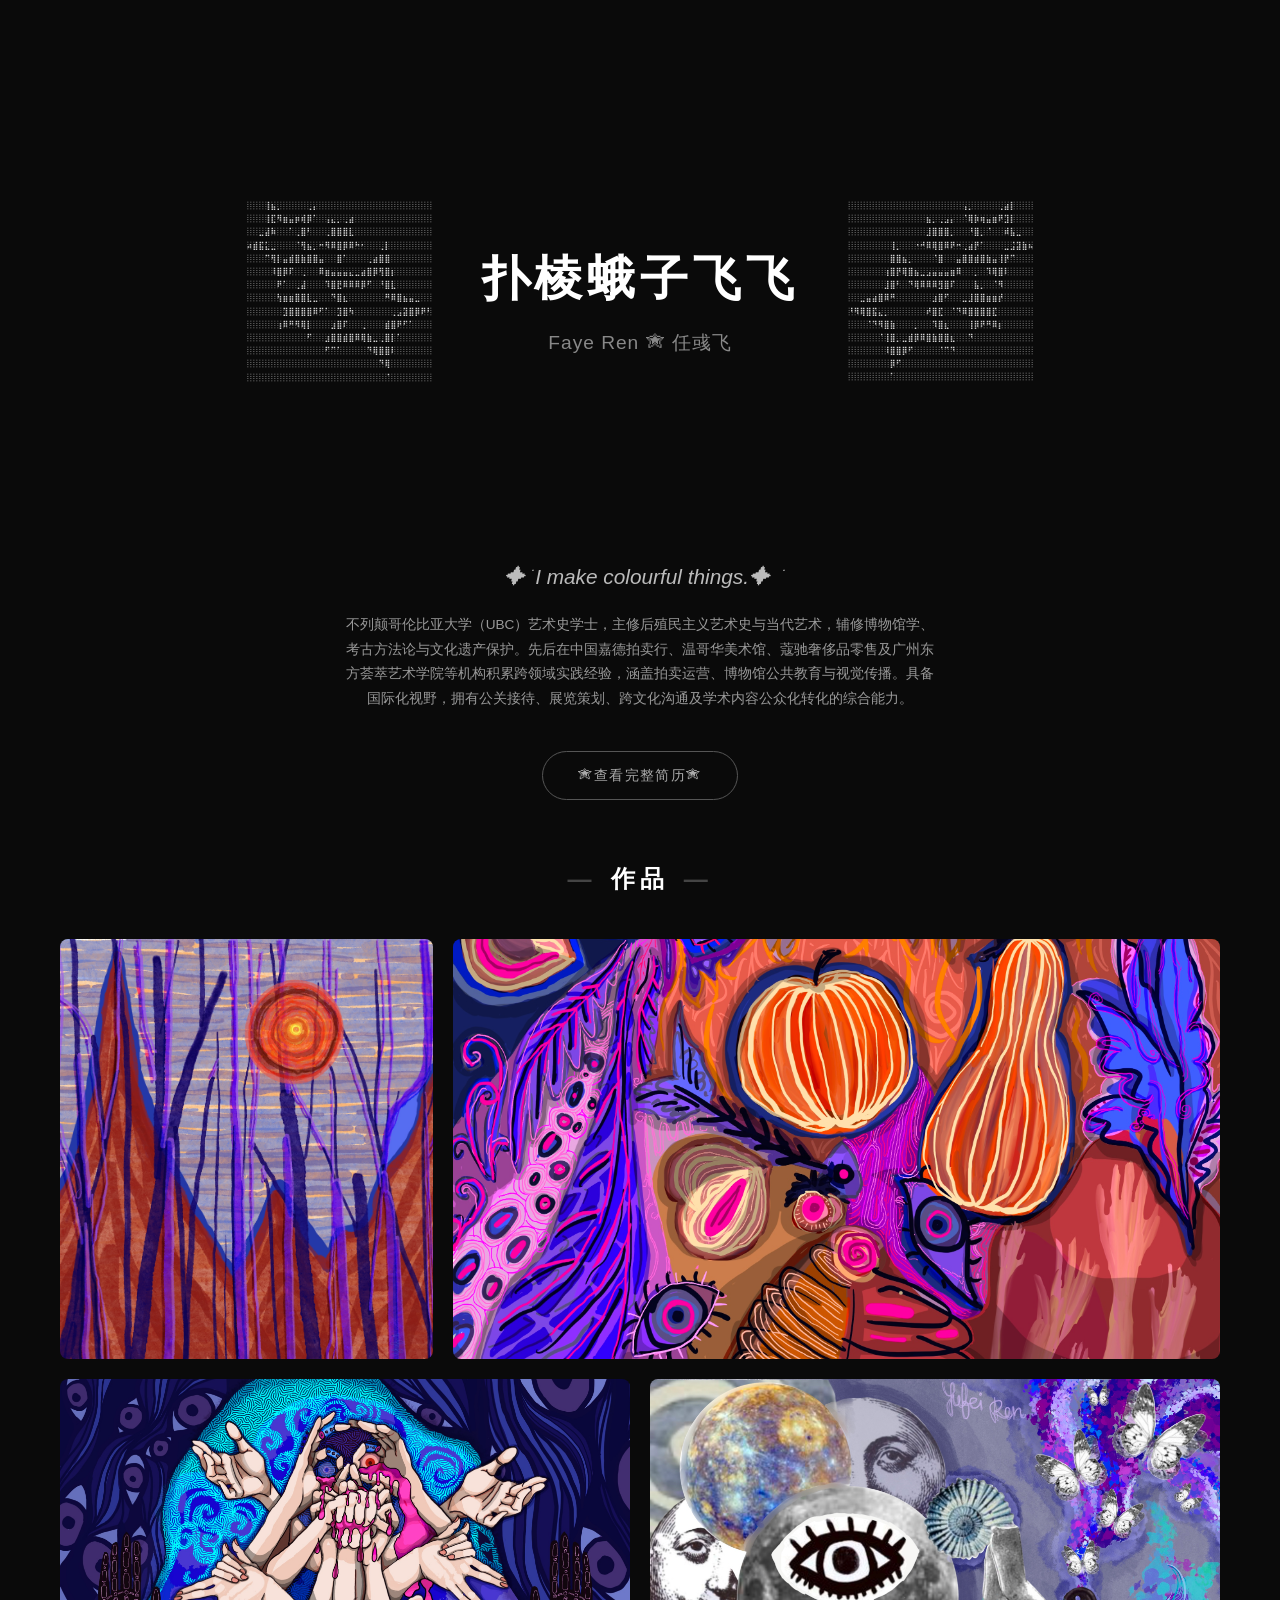
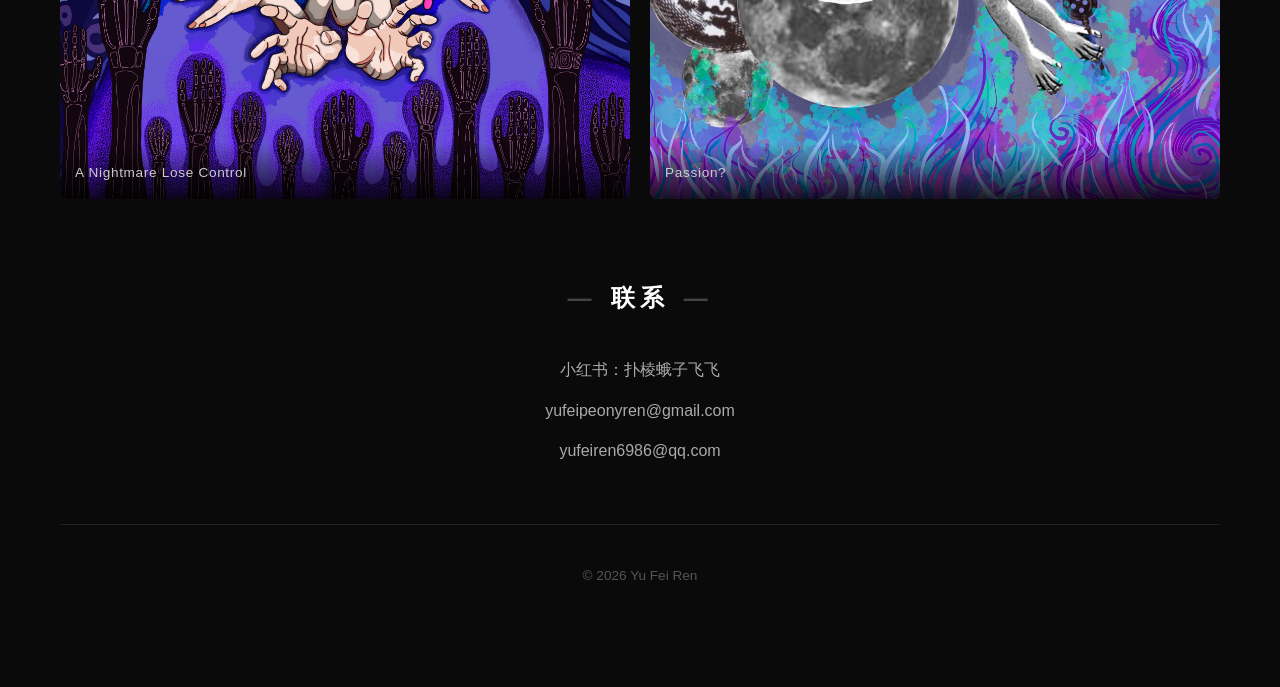
==== index.html @ be3f9940 "Update index.html" ====
<!DOCTYPE html>
<html lang="zh-CN">
<head>
    <meta charset="UTF-8">
    <meta name="viewport" content="width=device-width, initial-scale=1.0">
    <title>扑棱蛾子飞飞 | Faye Ren</title>
    <style>
        * {
            margin: 0;
            padding: 0;
            box-sizing: border-box;
        }

        body {
            background-color: #0a0a0a;
            color: #e0e0e0;
            font-family: -apple-system, BlinkMacSystemFont, "Segoe UI", Roboto, "Helvetica Neue", Arial, sans-serif;
            line-height: 1.6;
        }

        .container {
            max-width: 1200px;
            margin: 0 auto;
            padding: 60px 20px;
        }

        /* ===== Header 区域 ===== */
        header {
            padding: 40px 0 60px;
        }

        .header-wrapper {
            display: flex;
            align-items: center;
            justify-content: center;
            gap: 30px;
            min-height: 400px;
        }

        /* ===== 两侧装饰 ===== */
        .side-deco {
            flex-shrink: 0;
            opacity: 0.8;
            transition: opacity 0.4s ease;
        }

        .side-deco:hover {
            opacity: 0.5;
        }

        .side-deco pre {
            font-family: 'Courier New', monospace;
            font-size: 12px;
            line-height: 1.1;
            color: #ffffff;
            margin: 0;
            padding: 0;
            white-space: pre;
            letter-spacing: 0;
        }

        /* 右侧镜像翻转 */
        .right-deco {
            transform: scaleX(-1);
        }

        /* ===== 标题内容 ===== */
        .header-content {
            flex-shrink: 0;
            text-align: center;
            padding: 0 20px;
        }

        h1 {
            font-size: 3rem;
            font-weight: 700;
            letter-spacing: 0.1em;
            margin-bottom: 10px;
            color: #ffffff;
        }

        .subtitle {
            font-size: 1.2rem;
            color: #888;
            letter-spacing: 0.05em;
        }

        /* Bio */
        .bio {
            max-width: 600px;
            margin: 0 auto 40px;
            text-align: center;
        }

        .bio-en {
            font-size: 1.3rem;
            font-style: italic;
            color: #bbb;
            margin-bottom: 20px;
        }

        .bio-cn {
            font-size: 0.85rem;
            color: #999;
            line-height: 1.8;
        }

        /* ===== 简历按钮 ===== */
        .resume-btn-wrapper {
            text-align: center;
            margin: 0 auto 60px;
        }

        .resume-btn {
            display: inline-block;
            padding: 12px 35px;
            border: 1px solid #555;
            border-radius: 30px;
            color: #aaa;
            text-decoration: none;
            font-size: 0.9rem;
            letter-spacing: 0.1em;
            background: transparent;
            transition: all 0.3s ease;
        }

        .resume-btn:hover {
            border-color: #fff;
            color: #fff;
        }

        /* Section title */
        .section-title {
            text-align: center;
            font-size: 1.5rem;
            color: #fff;
            margin-bottom: 40px;
            letter-spacing: 0.2em;
        }

        .section-title::before,
        .section-title::after {
            content: "—";
            color: #444;
            margin: 0 15px;
        }

        /* Gallery - 错落布局 */
        .gallery {
            display: grid;
            grid-template-columns: repeat(6, 1fr);
            grid-auto-rows: 200px;
            gap: 20px;
            margin-bottom: 80px;
        }

        .gallery-item {
            position: relative;
            overflow: hidden;
            border-radius: 8px;
            background: #1a1a1a;
        }

        .gallery-item img {
            width: 100%;
            height: 100%;
            object-fit: cover;
            transition: transform 0.3s ease;
            display: block;
        }

        .gallery-item:hover img {
            transform: scale(1.03);
        }

        .gallery-caption {
            position: absolute;
            bottom: 0;
            left: 0;
            right: 0;
            padding: 20px 15px 15px;
            background: linear-gradient(transparent, rgba(0,0,0,0.8));
            font-size: 0.85rem;
            color: #ccc;
            letter-spacing: 0.05em;
        }

        /* 布局定义 */
        .item-1 {
            grid-column: span 2;
            grid-row: span 2;
        }

        .item-2 {
            grid-column: span 4;
            grid-row: span 2;
        }

        .item-3 {
            grid-column: span 3;
            grid-row: span 2;
        }

        .item-4 {
            grid-column: span 3;
            grid-row: span 2;
        }

        /* Contact */
        .contact {
            text-align: center;
            margin-bottom: 60px;
        }

        .contact-list {
            list-style: none;
            display: flex;
            flex-direction: column;
            gap: 15px;
            align-items: center;
        }

        .contact-list a {
            color: #aaa;
            text-decoration: none;
            font-size: 1rem;
            transition: color 0.2s;
        }

        .contact-list a:hover {
            color: #fff;
        }

        .contact-icon {
            margin-right: 8px;
        }

        /* Footer */
        footer {
            text-align: center;
            padding: 40px 0;
            border-top: 1px solid #222;
            color: #555;
            font-size: 0.85rem;
        }

        /* ===== 响应式：手机隐藏装饰 ===== */
        @media (max-width: 768px) {
            .side-deco {
                display: none;
            }

            .header-wrapper {
                min-height: auto;
                gap: 10px;
                flex-direction: column;
            }

            h1 {
                font-size: 2rem;
            }

            .container {
                padding: 40px 15px;
            }

            header {
                padding: 40px 0 30px;
            }

            .gallery {
                grid-template-columns: 1fr;
                grid-auto-rows: auto;
            }

            .item-1, .item-2, .item-3, .item-4 {
                grid-column: span 1;
                grid-row: span 1;
                aspect-ratio: 4/3;
            }

            .item-1 {
                aspect-ratio: 1;
            }
        }
    </style>
</head>
<body>
    <div class="container">
        <header>
            <div class="header-wrapper">
                <!-- 左侧装饰 -->
                <div class="side-deco left-deco">
                    <pre>
⠀⠀⠀⢸⣦⡀⠀⠀⠀⠀⢀⡄⠀⠀⠀⠀⠀⠀⠀⠀⠀⠀⠀⠀⠀⠀⠀⠀⠀⠀⠀
⠀⠀⠀⢸⣏⠻⣶⣤⡶⢾⡿⠁⠀⢠⣄⡀⢀⣴⠀⠀⠀⠀⠀⠀⠀⠀⠀⠀⠀⠀⠀
⠀⠀⣀⣼⠷⠀⠀⠁⢀⣿⠃⠀⠀⢀⣿⣿⣿⣇⠀⠀⠀⠀⠀⠀⠀⠀⠀⠀⠀⠀⠀
⠴⣾⣯⣅⣀⠀⠀⠀⠈⢻⣦⡀⠒⠻⠿⣿⡿⠿⠓⠂⠀⠀⢀⡇⠀⠀⠀⠀⠀⠀⠀
⠀⠀⠀⠉⢻⡇⣤⣾⣿⣷⣿⣿⣤⠀⠀⣿⠁⠀⠀⠀⢀⣴⣿⣿⠀⠀⠀⠀⠀⠀⠀
⠀⠀⠀⠀⠸⣿⡿⠏⠀⢀⠀⠀⠿⣶⣤⣤⣤⣄⣀⣴⣿⡿⢻⣿⡆⠀⠀⠀⠀⠀⠀
⠀⠀⠀⠀⠀⠟⠁⠀⢀⣼⠀⠀⠀⠹⣿⣟⠿⠿⠿⡿⠋⠀⠘⣿⣇⠀⠀⠀⠀⠀⠀
⠀⠀⠀⠀⠀⢳⣶⣶⣿⣿⣇⣀⠀⠀⠙⣿⣆⠀⠀⠀⠀⠀⠀⠛⠿⣿⣦⣤⣀⠀⠀
⠀⠀⠀⠀⠀⠀⣹⣿⣿⣿⣿⠿⠋⠁⠀⣹⣿⠳⠀⠀⠀⠀⠀⠀⢀⣠⣽⣿⡿⠟⠃
⠀⠀⠀⠀⠀⢰⠿⠛⠻⢿⡇⠀⠀⠀⣰⣿⠏⠀⠀⢀⠀⠀⠀⣾⣿⠟⠋⠁⠀⠀⠀
⠀⠀⠀⠀⠀⠀⠀⠀⠀⠀⠋⠀⠀⣰⣿⣿⣾⣿⠿⢿⣷⣀⢀⣿⡇⠁⠀⠀⠀⠀⠀
⠀⠀⠀⠀⠀⠀⠀⠀⠀⠀⠀⠀⠀⠋⠉⠁⠀⠀⠀⠀⠙⢿⣿⣿⠇⠀⠀⠀⠀⠀⠀
⠀⠀⠀⠀⠀⠀⠀⠀⠀⠀⠀⠀⠀⠀⠀⠀⠀⠀⠀⠀⠀⠀⠙⢿⠀⠀⠀⠀⠀⠀⠀
⠀⠀⠀⠀⠀⠀⠀⠀⠀⠀⠀⠀⠀⠀⠀⠀⠀⠀⠀⠀⠀⠀⠀⠈⠀⠀⠀⠀⠀⠀⠀
                    </pre>
                </div>

                <!-- 标题内容 -->
                <div class="header-content">
                    <h1>扑棱蛾子飞飞</h1>
                    <p class="subtitle">Faye Ren ✮ 任彧飞</p>
                </div>

                <!-- 右侧装饰（镜像翻转） -->
                <div class="side-deco right-deco">
                    <pre>
⠀⠀⠀⢸⣦⡀⠀⠀⠀⠀⢀⡄⠀⠀⠀⠀⠀⠀⠀⠀⠀⠀⠀⠀⠀⠀⠀⠀⠀⠀⠀
⠀⠀⠀⢸⣏⠻⣶⣤⡶⢾⡿⠁⠀⢠⣄⡀⢀⣴⠀⠀⠀⠀⠀⠀⠀⠀⠀⠀⠀⠀⠀
⠀⠀⣀⣼⠷⠀⠀⠁⢀⣿⠃⠀⠀⢀⣿⣿⣿⣇⠀⠀⠀⠀⠀⠀⠀⠀⠀⠀⠀⠀⠀
⠴⣾⣯⣅⣀⠀⠀⠀⠈⢻⣦⡀⠒⠻⠿⣿⡿⠿⠓⠂⠀⠀⢀⡇⠀⠀⠀⠀⠀⠀⠀
⠀⠀⠀⠉⢻⡇⣤⣾⣿⣷⣿⣿⣤⠀⠀⣿⠁⠀⠀⠀⢀⣴⣿⣿⠀⠀⠀⠀⠀⠀⠀
⠀⠀⠀⠀⠸⣿⡿⠏⠀⢀⠀⠀⠿⣶⣤⣤⣤⣄⣀⣴⣿⡿⢻⣿⡆⠀⠀⠀⠀⠀⠀
⠀⠀⠀⠀⠀⠟⠁⠀⢀⣼⠀⠀⠀⠹⣿⣟⠿⠿⠿⡿⠋⠀⠘⣿⣇⠀⠀⠀⠀⠀⠀
⠀⠀⠀⠀⠀⢳⣶⣶⣿⣿⣇⣀⠀⠀⠙⣿⣆⠀⠀⠀⠀⠀⠀⠛⠿⣿⣦⣤⣀⠀⠀
⠀⠀⠀⠀⠀⠀⣹⣿⣿⣿⣿⠿⠋⠁⠀⣹⣿⠳⠀⠀⠀⠀⠀⠀⢀⣠⣽⣿⡿⠟⠃
⠀⠀⠀⠀⠀⢰⠿⠛⠻⢿⡇⠀⠀⠀⣰⣿⠏⠀⠀⢀⠀⠀⠀⣾⣿⠟⠋⠁⠀⠀⠀
⠀⠀⠀⠀⠀⠀⠀⠀⠀⠀⠋⠀⠀⣰⣿⣿⣾⣿⠿⢿⣷⣀⢀⣿⡇⠁⠀⠀⠀⠀⠀
⠀⠀⠀⠀⠀⠀⠀⠀⠀⠀⠀⠀⠀⠋⠉⠁⠀⠀⠀⠀⠙⢿⣿⣿⠇⠀⠀⠀⠀⠀⠀
⠀⠀⠀⠀⠀⠀⠀⠀⠀⠀⠀⠀⠀⠀⠀⠀⠀⠀⠀⠀⠀⠀⠙⢿⠀⠀⠀⠀⠀⠀⠀
⠀⠀⠀⠀⠀⠀⠀⠀⠀⠀⠀⠀⠀⠀⠀⠀⠀⠀⠀⠀⠀⠀⠀⠈⠀⠀⠀⠀⠀⠀⠀
                    </pre>
                </div>
            </div>
        </header>

        <!-- ===== 个人简介 ===== -->
        <section class="bio">
            <p class="bio-en">✦ ݁I make colourful things.✦ ݁</p>
            <p class="bio-cn">
                不列颠哥伦比亚大学（UBC）艺术史学士，主修后殖民主义艺术史与当代艺术，辅修博物馆学、考古方法论与文化遗产保护。先后在中国嘉德拍卖行、温哥华美术馆、蔻驰奢侈品零售及广州东方荟萃艺术学院等机构积累跨领域实践经验，涵盖拍卖运营、博物馆公共教育与视觉传播。具备国际化视野，拥有公关接待、展览策划、跨文化沟通及学术内容公众化转化的综合能力。
            </p>
        </section>

        <!-- ===== 简历入口按钮 ===== -->
        <div class="resume-btn-wrapper">
            <a href="resume.html" class="resume-btn">✮查看完整简历✮</a>
        </div>

        <!-- ===== 作品 ===== -->
        <h2 class="section-title">作品</h2>

        <div class="gallery">
            <div class="gallery-item item-1">
                <img src="art1.jpg" alt="插画作品 1">
            </div>
            <div class="gallery-item item-2">
                <img src="art2.jpg" alt="插画作品 2">
            </div>
            <div class="gallery-item item-3">
                <img src="art3.jpg" alt="A Nightmare Lose Control">
                <div class="gallery-caption">A Nightmare Lose Control</div>
            </div>
            <div class="gallery-item item-4">
                <img src="art4.jpg" alt="Passion?">
                <div class="gallery-caption">Passion?</div>
            </div>
        </div>

        <!-- ===== 联系 ===== -->
        <h2 class="section-title">联系</h2>

        <section class="contact">
            <ul class="contact-list">
                <li>
                    <a href="https://www.xiaohongshu.com/user/profile/60ed06fe000000000101e3d2" target="_blank">
                        小红书：扑棱蛾子飞飞
                    </a>
                </li>
                <li>
                    <a href="mailto:yufeipeonyren@gmail.com">
                        yufeipeonyren@gmail.com
                    </a>
                </li>
                <li>
                    <a href="mailto:yufeiren6986@qq.com">
                        yufeiren6986@qq.com
                    </a>
                </li>
            </ul>
        </section>

        <footer>
            <p>© 2026 Yu Fei Ren</p>
        </footer>
    </div>
</body>
</html>
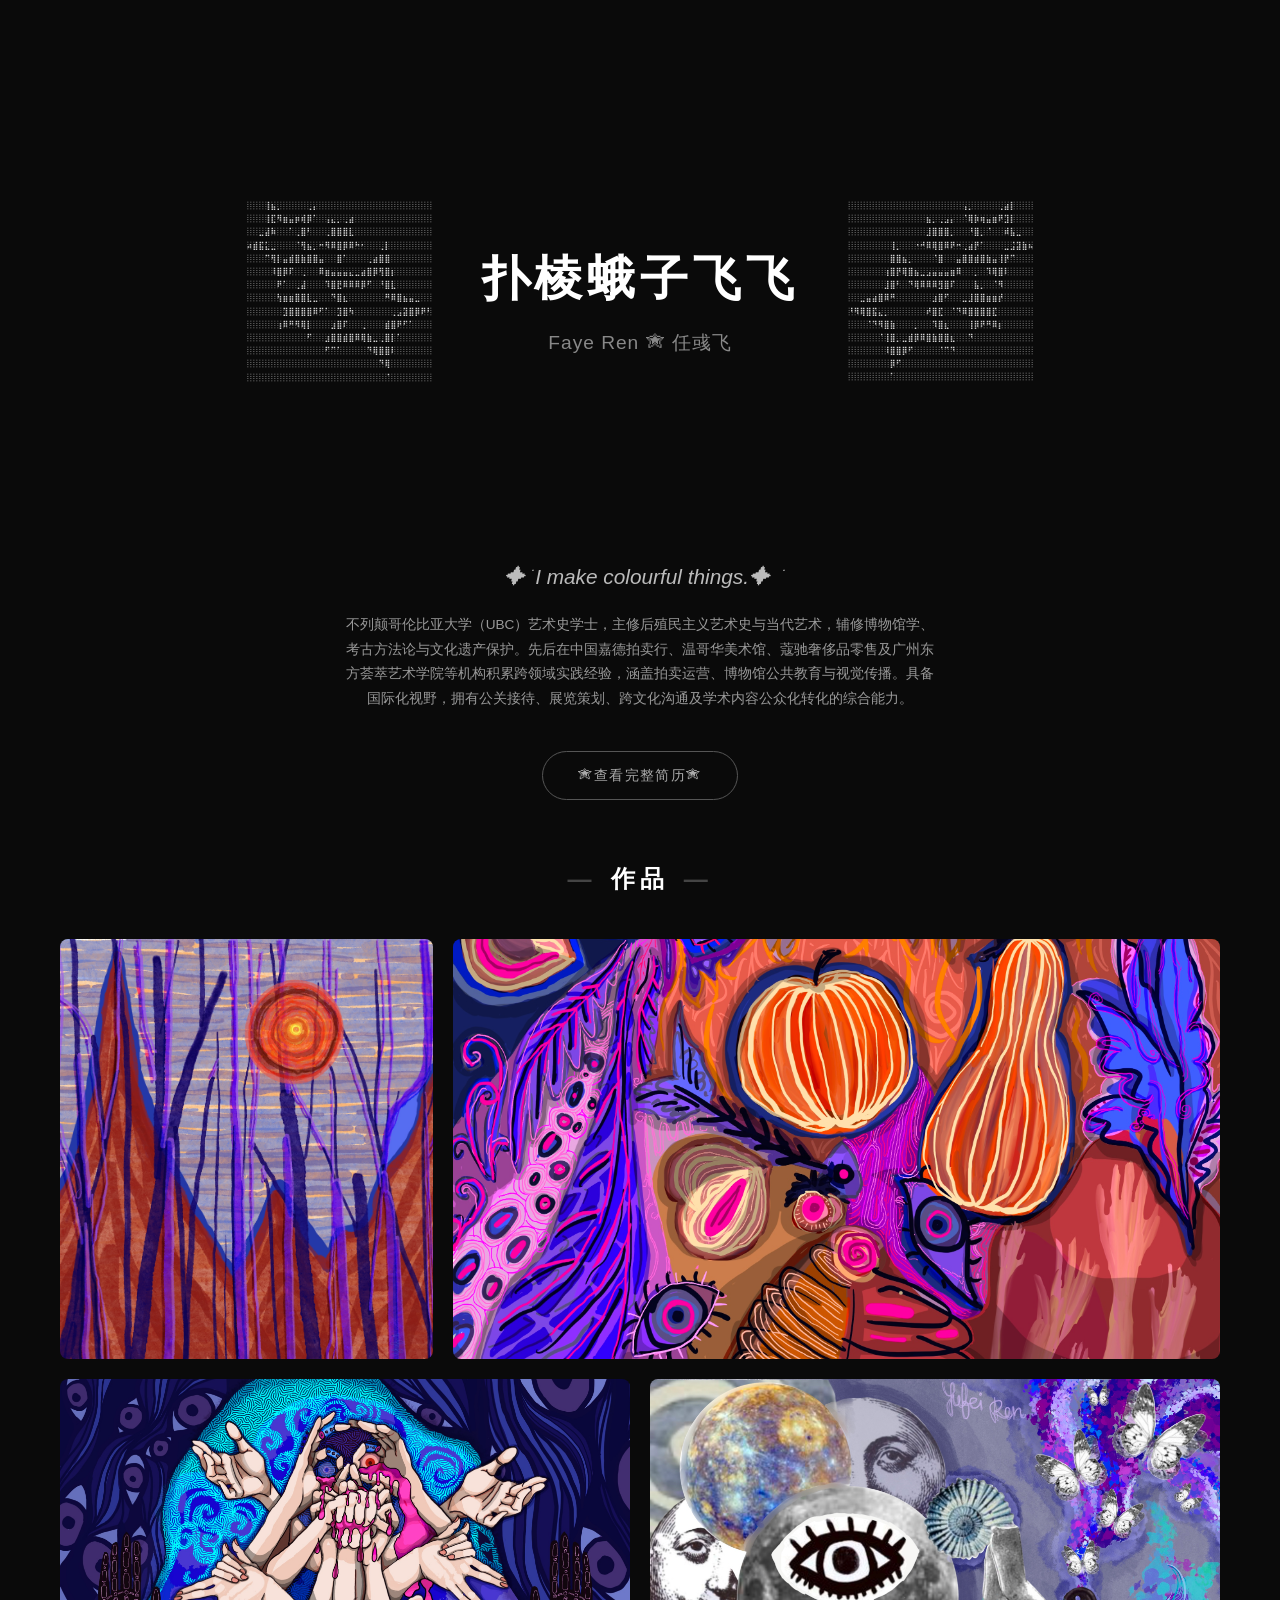
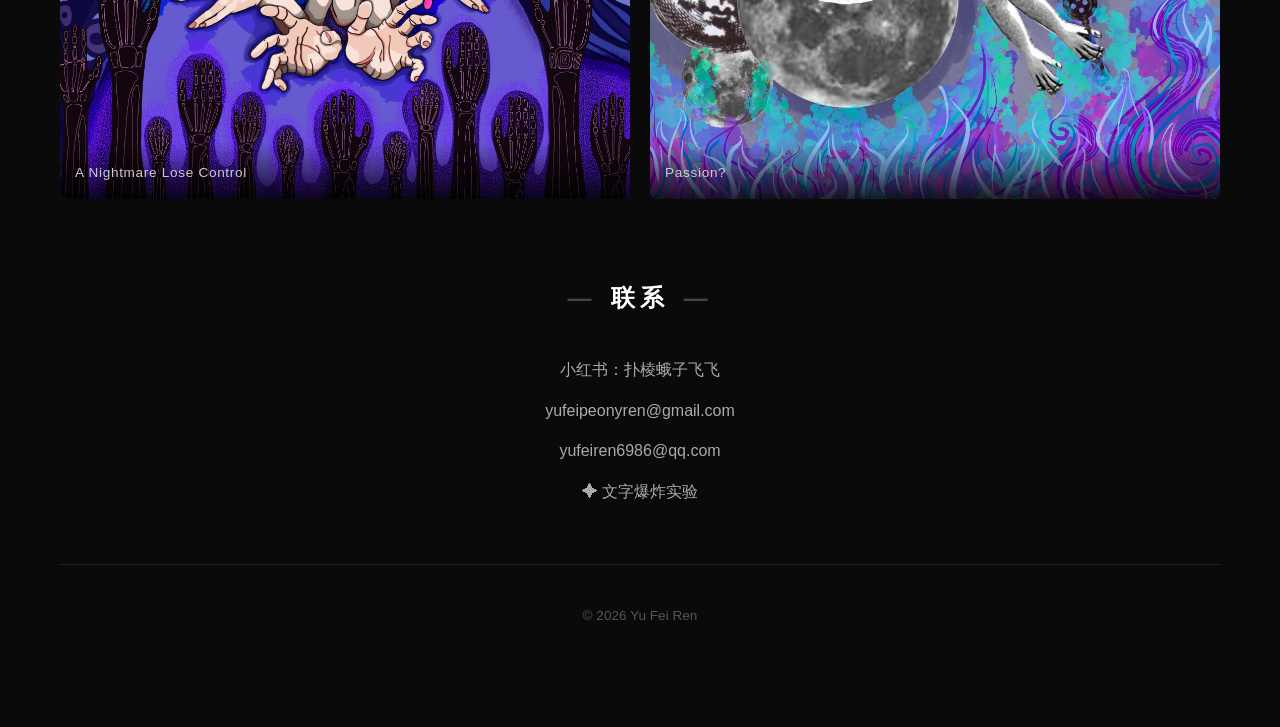
==== commit d769423b: "Update index.html" ====
--- a/index.html
+++ b/index.html
@@ -390,6 +390,9 @@
                         yufeiren6986@qq.com
                     </a>
                 </li>
+                <li>
+                    <a href="Colour_Exp.html" target="_blank">✦ 文字爆炸实验</a>
+                </li>
             </ul>
         </section>
 
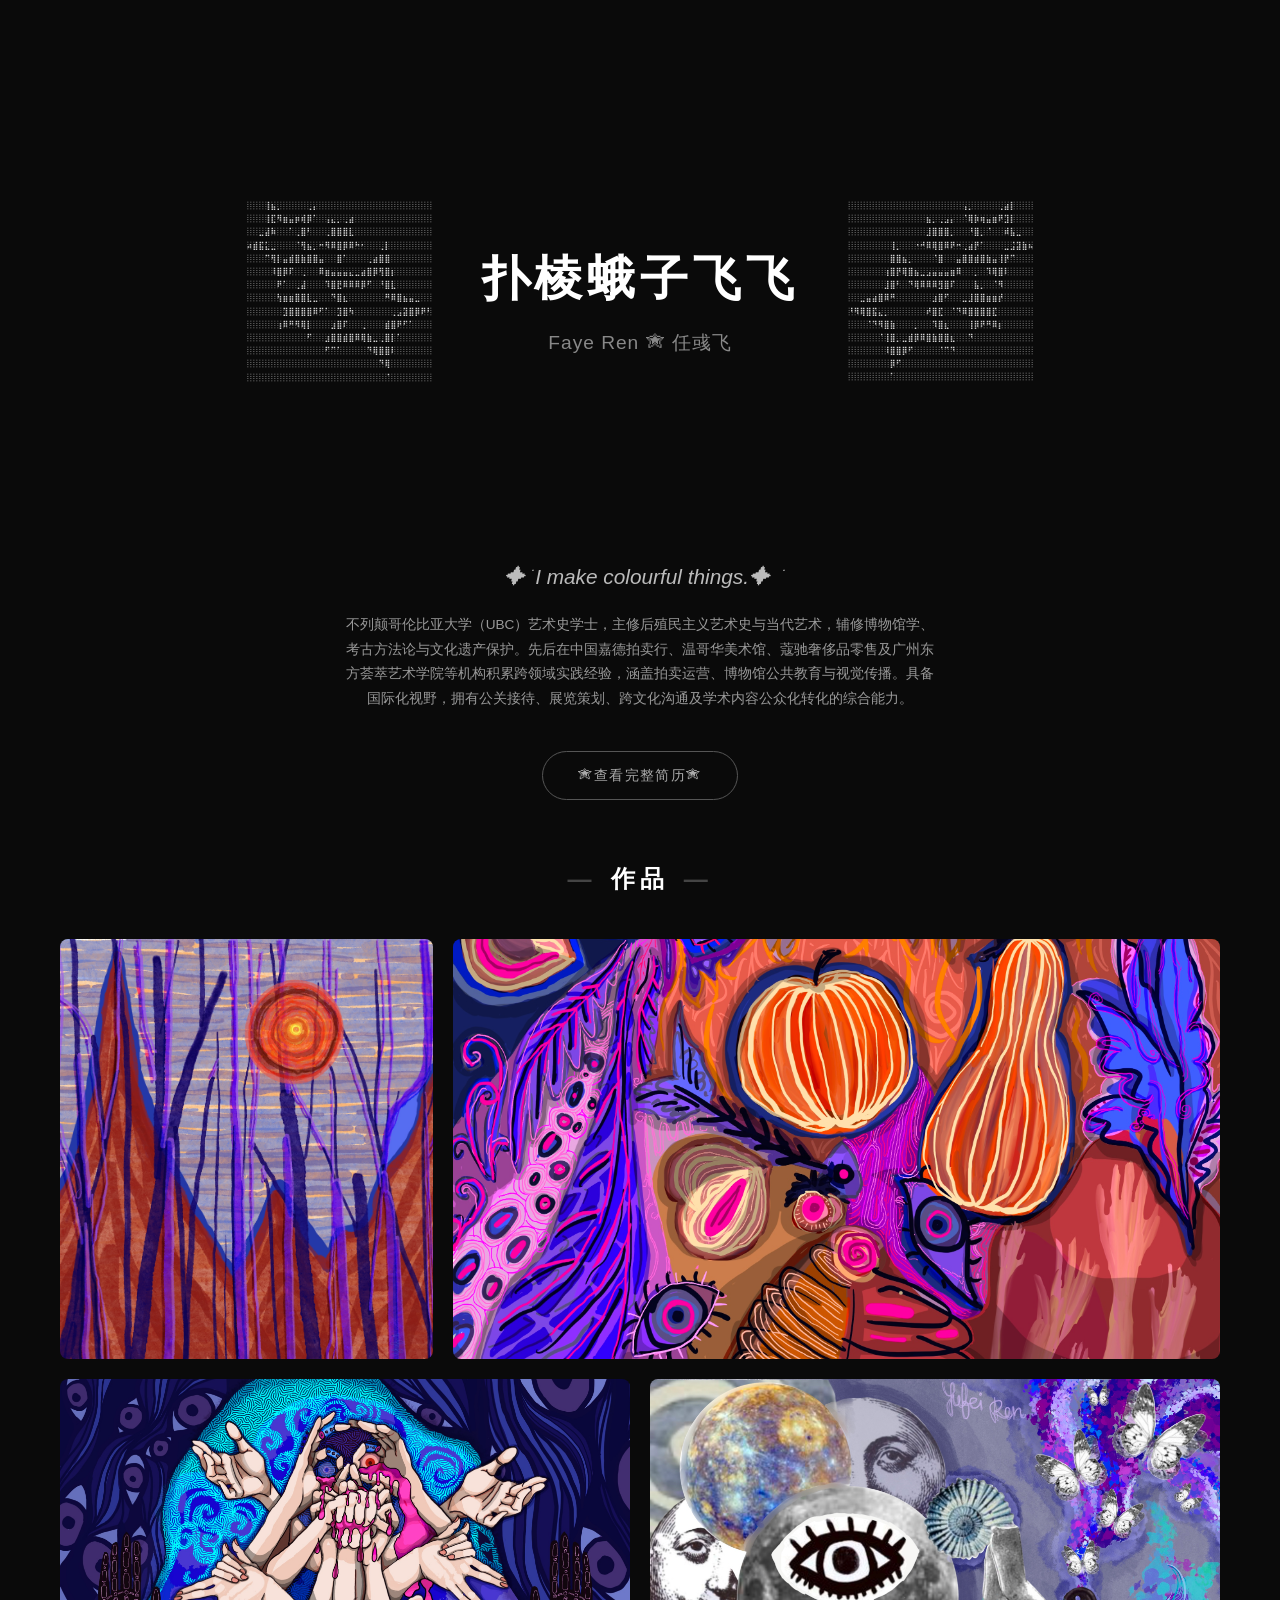
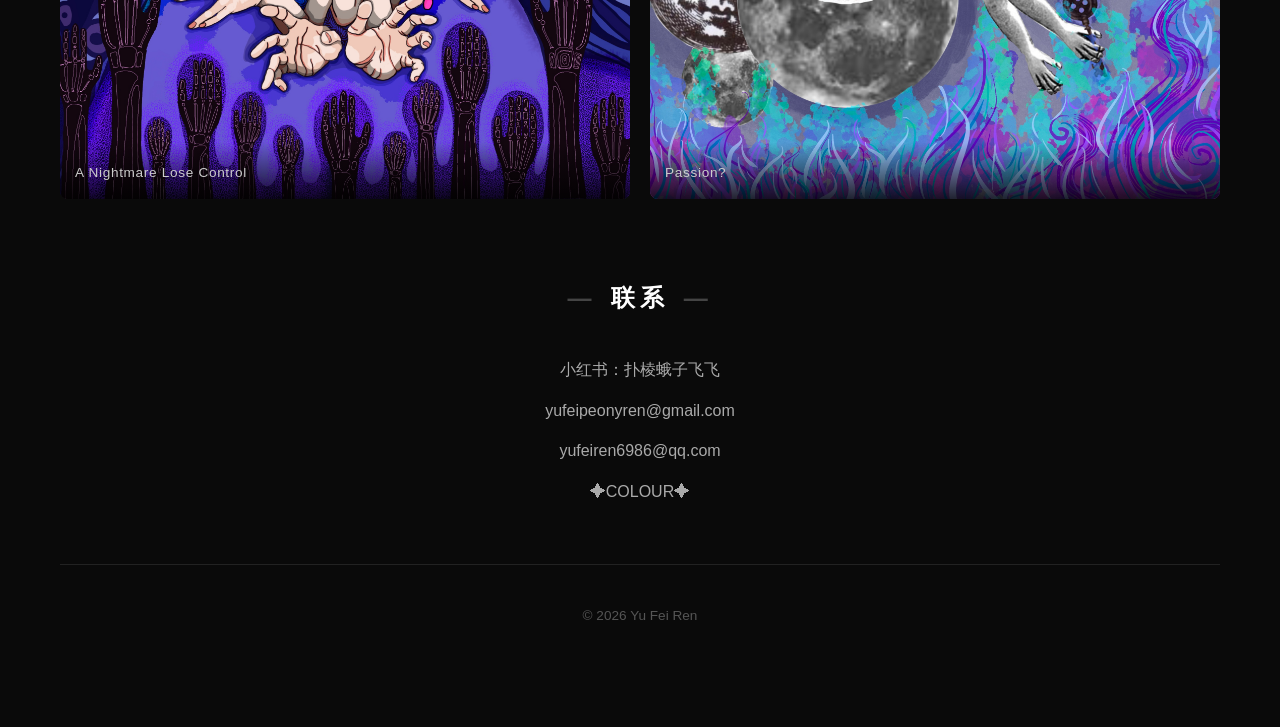
==== commit 5abcf4fa: "Update index.html" ====
--- a/index.html
+++ b/index.html
@@ -391,7 +391,7 @@
                     </a>
                 </li>
                 <li>
-                    <a href="Colour_Exp.html" target="_blank">✦ 文字爆炸实验</a>
+                    <a href="Colour_Exp.html" target="_blank">✦COLOUR✦</a>
                 </li>
             </ul>
         </section>
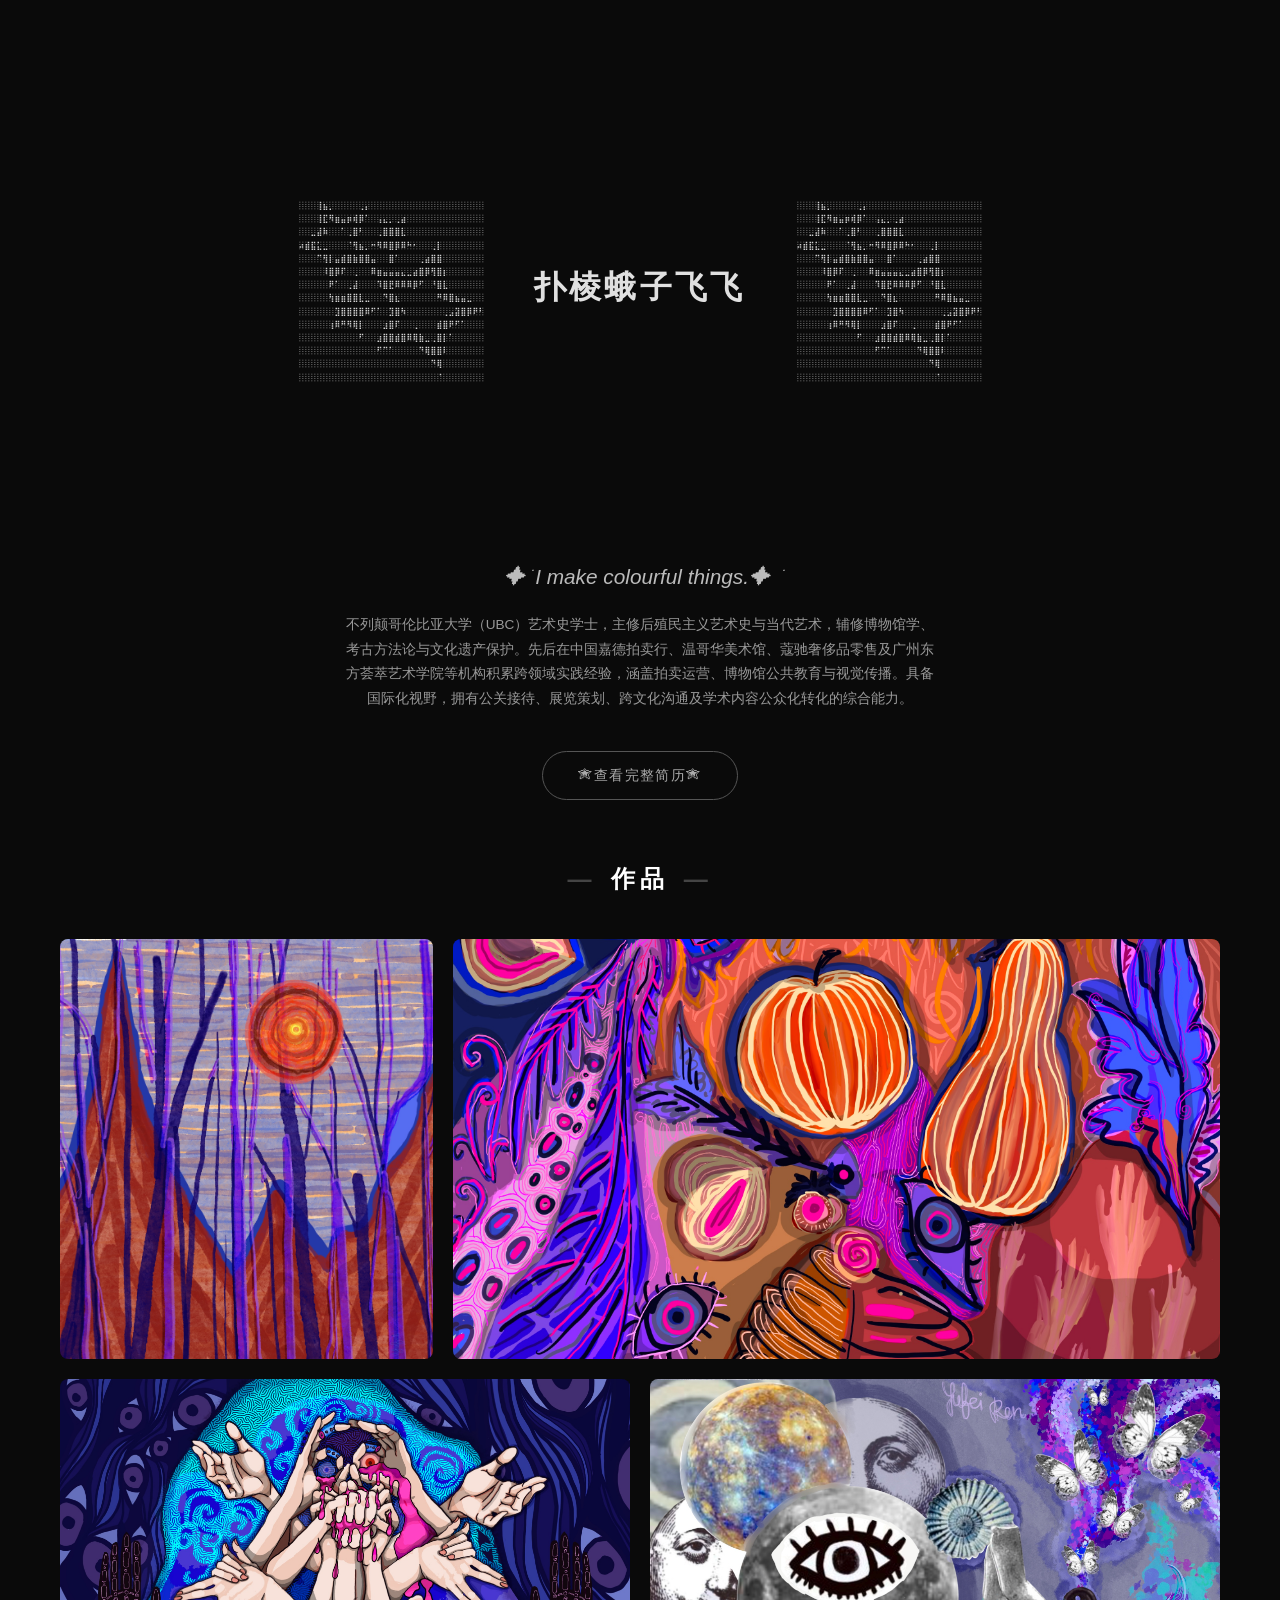
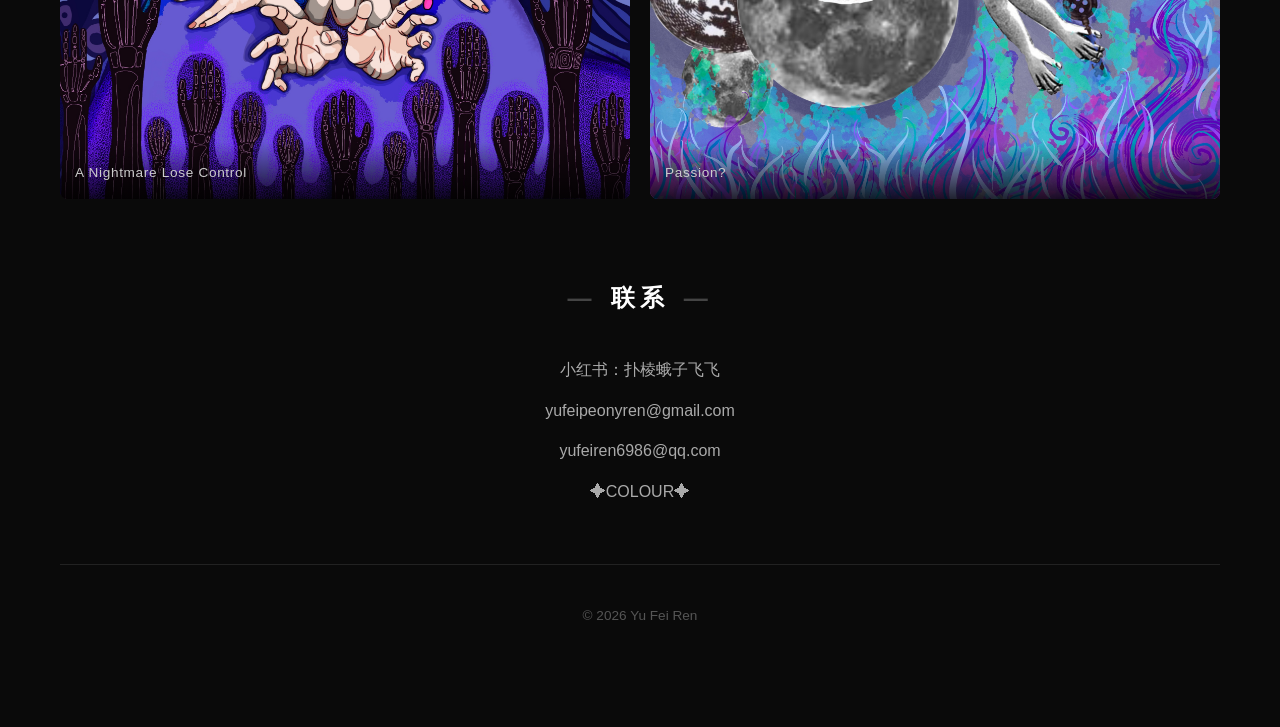
==== commit 8d848635: "Add files via upload" ====
--- a/index.html
+++ b/index.html
@@ -71,18 +71,78 @@
             padding: 0 20px;
         }
 
-        h1 {
-            font-size: 3rem;
-            font-weight: 700;
-            letter-spacing: 0.1em;
-            margin-bottom: 10px;
-            color: #ffffff;
-        }
-
-        .subtitle {
-            font-size: 1.2rem;
-            color: #888;
-            letter-spacing: 0.05em;
+        /* ===== 🎆 纯 CSS 爆炸入场动画 ===== */
+        @keyframes explodeIn {
+            0% {
+                transform: scale(0) rotate(180deg);
+                opacity: 0;
+                letter-spacing: 50px;
+                filter: blur(20px);
+            }
+            50% {
+                opacity: 1;
+                transform: scale(1.3) rotate(-5deg);
+                filter: blur(0px);
+            }
+            70% {
+                transform: scale(0.95) rotate(2deg);
+            }
+            100% {
+                transform: scale(1) rotate(0deg);
+                letter-spacing: 0.1em;
+                filter: blur(0px);
+            }
+        }
+
+        @keyframes explodeInDelayed {
+            0% {
+                transform: scale(0) translateY(30px);
+                opacity: 0;
+                letter-spacing: 30px;
+                filter: blur(15px);
+            }
+            50% {
+                opacity: 1;
+                transform: scale(1.1) translateY(0);
+                filter: blur(0px);
+            }
+            100% {
+                transform: scale(1) translateY(0);
+                letter-spacing: 0.05em;
+                filter: blur(0px);
+            }
+        }
+
+        /* 应用到主标题 */
+        .header-content h1 {
+            animation: explodeIn 1.8s cubic-bezier(0.34, 1.56, 0.64, 1) forwards;
+        }
+
+        /* 应用到副标题（延迟 0.3s 播放） */
+        .header-content .subtitle {
+            animation: explodeInDelayed 1.6s cubic-bezier(0.34, 1.56, 0.64, 1) 0.3s forwards;
+            opacity: 0; /* 初始隐藏，等动画开始 */
+        }
+
+        /* ===== 两侧装饰也加入淡入效果 ===== */
+        .side-deco {
+            opacity: 0;
+            animation: fadeInDeco 1.2s ease-out 0.5s forwards;
+        }
+
+        @keyframes fadeInDeco {
+            0% {
+                opacity: 0;
+                transform: scale(0.8);
+            }
+            100% {
+                opacity: 0.8;
+                transform: scale(1);
+            }
+        }
+
+        .right-deco {
+            animation: fadeInDeco 1.2s ease-out 0.7s forwards;
         }
 
         /* Bio */
@@ -90,6 +150,19 @@
             max-width: 600px;
             margin: 0 auto 40px;
             text-align: center;
+            opacity: 0;
+            animation: fadeInUp 1s ease-out 0.8s forwards;
+        }
+
+        @keyframes fadeInUp {
+            0% {
+                opacity: 0;
+                transform: translateY(30px);
+            }
+            100% {
+                opacity: 1;
+                transform: translateY(0);
+            }
         }
 
         .bio-en {
@@ -109,6 +182,8 @@
         .resume-btn-wrapper {
             text-align: center;
             margin: 0 auto 60px;
+            opacity: 0;
+            animation: fadeInUp 1s ease-out 1.1s forwards;
         }
 
         .resume-btn {
@@ -159,6 +234,34 @@
             overflow: hidden;
             border-radius: 8px;
             background: #1a1a1a;
+            opacity: 0;
+        }
+
+        /* 画廊图片依次爆炸出现 */
+        .gallery-item:nth-child(1) {
+            animation: explodeItem 0.8s cubic-bezier(0.34, 1.56, 0.64, 1) 0.6s forwards;
+        }
+        .gallery-item:nth-child(2) {
+            animation: explodeItem 0.8s cubic-bezier(0.34, 1.56, 0.64, 1) 0.8s forwards;
+        }
+        .gallery-item:nth-child(3) {
+            animation: explodeItem 0.8s cubic-bezier(0.34, 1.56, 0.64, 1) 1.0s forwards;
+        }
+        .gallery-item:nth-child(4) {
+            animation: explodeItem 0.8s cubic-bezier(0.34, 1.56, 0.64, 1) 1.2s forwards;
+        }
+
+        @keyframes explodeItem {
+            0% {
+                transform: scale(0) rotate(30deg);
+                opacity: 0;
+                filter: blur(8px);
+            }
+            100% {
+                transform: scale(1) rotate(0deg);
+                opacity: 1;
+                filter: blur(0px);
+            }
         }
 
         .gallery-item img {
@@ -210,6 +313,8 @@
         .contact {
             text-align: center;
             margin-bottom: 60px;
+            opacity: 0;
+            animation: fadeInUp 1s ease-out 1.4s forwards;
         }
 
         .contact-list {
@@ -242,6 +347,8 @@
             border-top: 1px solid #222;
             color: #555;
             font-size: 0.85rem;
+            opacity: 0;
+            animation: fadeInUp 1s ease-out 1.6s forwards;
         }
 
         /* ===== 响应式：手机隐藏装饰 ===== */
@@ -282,6 +389,12 @@
             .item-1 {
                 aspect-ratio: 1;
             }
+
+            /* 手机上画廊图片的动画延迟缩短，更紧凑 */
+            .gallery-item:nth-child(1) { animation-delay: 0.3s; }
+            .gallery-item:nth-child(2) { animation-delay: 0.4s; }
+            .gallery-item:nth-child(3) { animation-delay: 0.5s; }
+            .gallery-item:nth-child(4) { animation-delay: 0.6s; }
         }
     </style>
 </head>
@@ -401,4 +514,4 @@
         </footer>
     </div>
 </body>
-</html>
+</html>
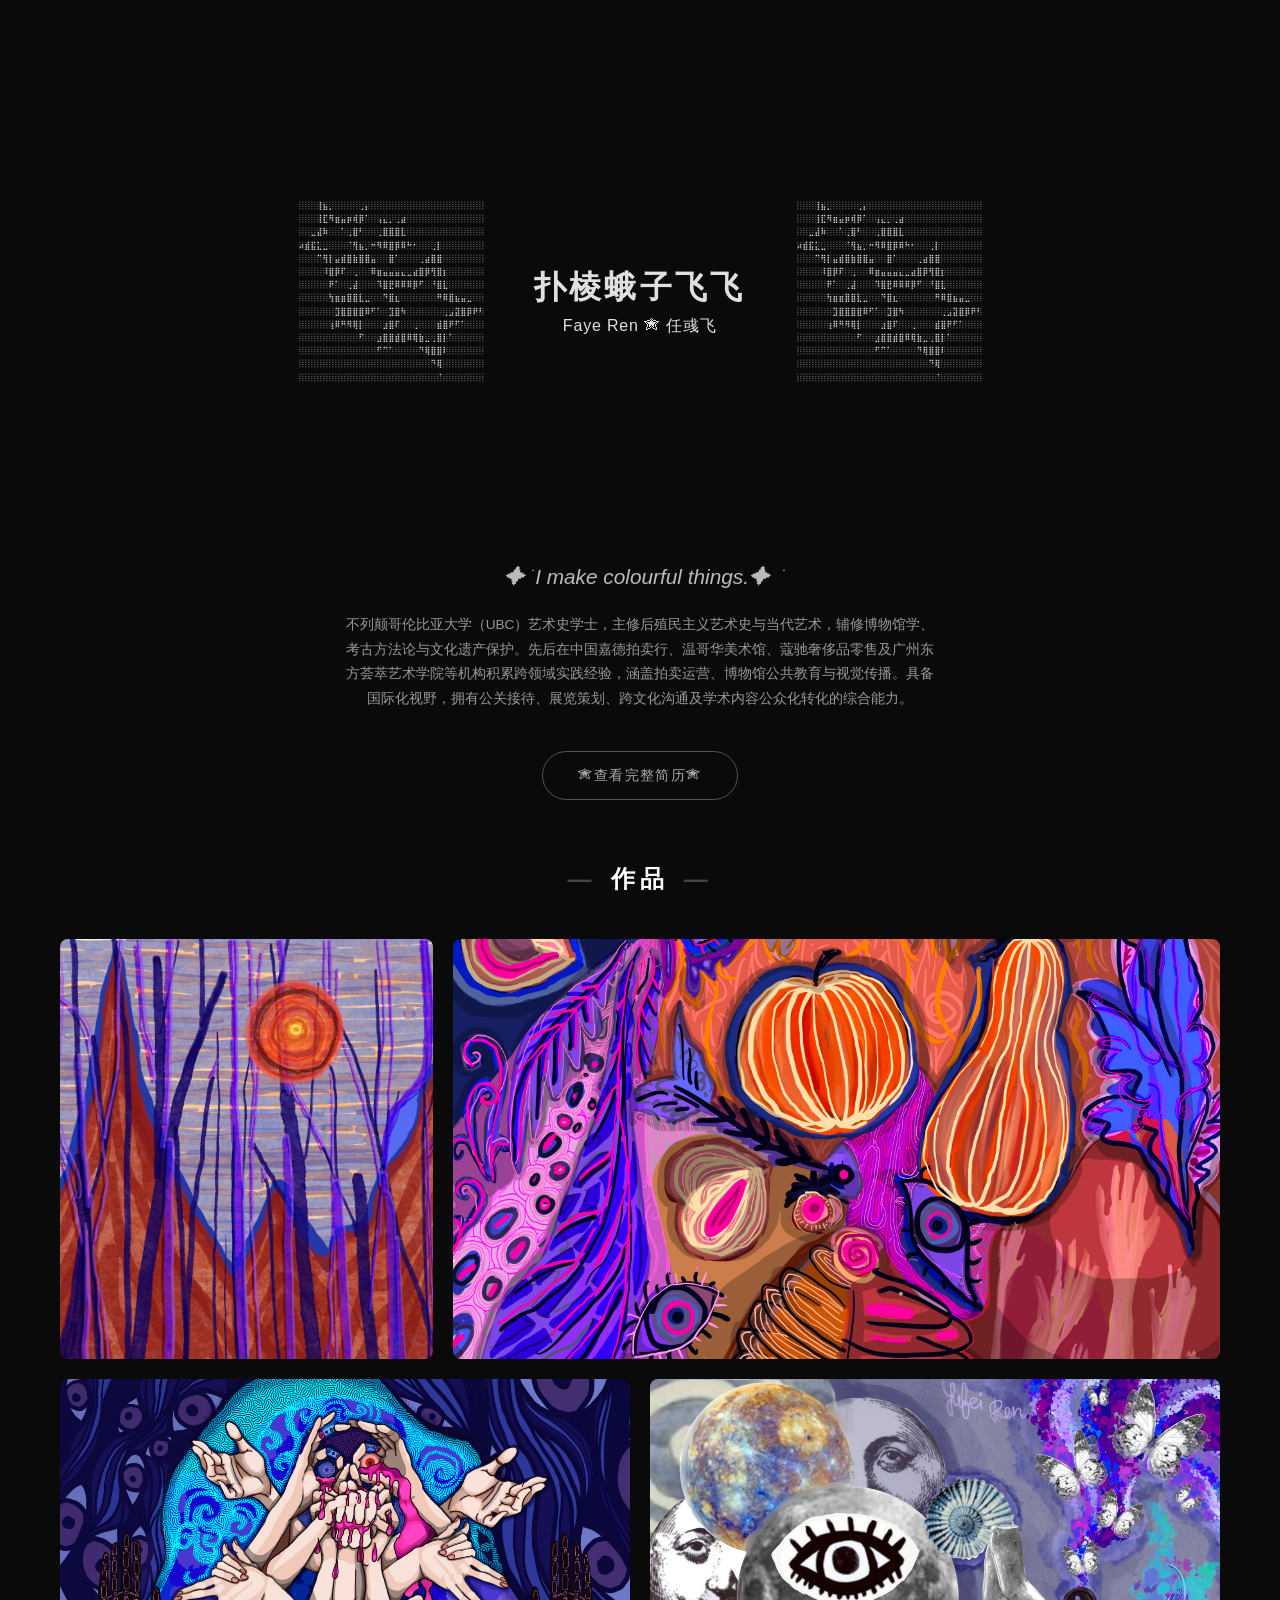
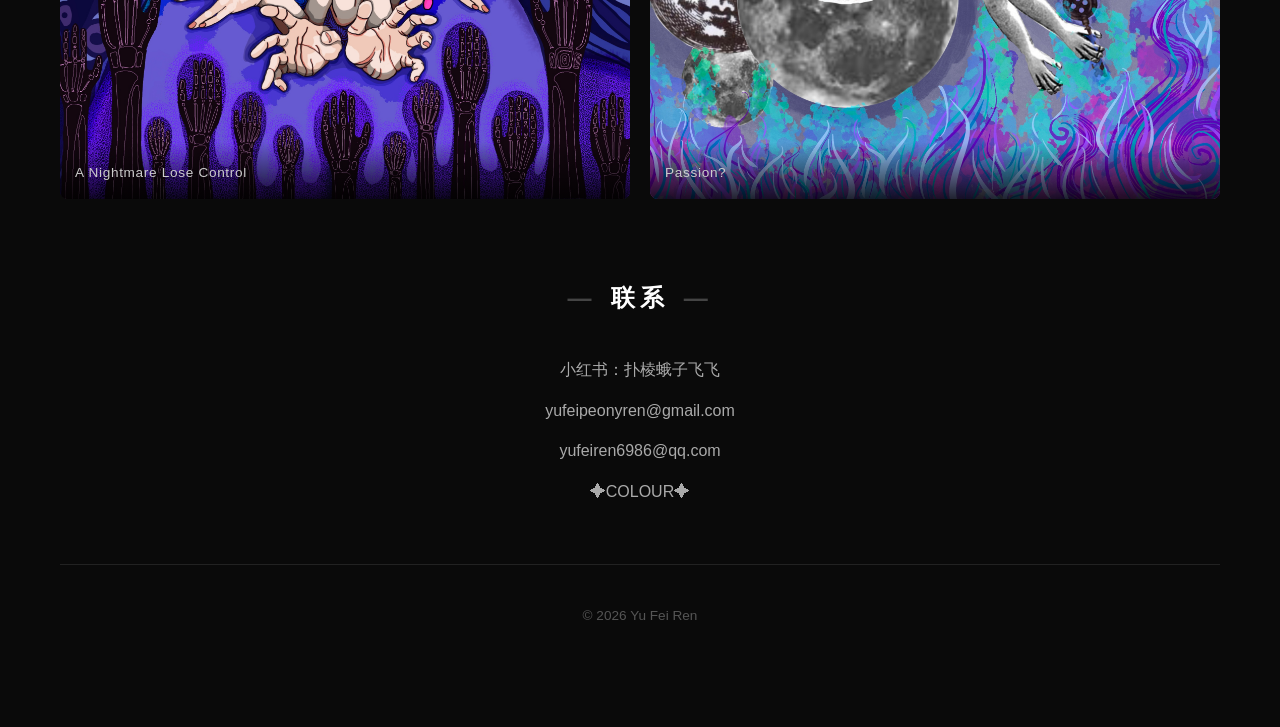
==== commit bdcb933f: "Update index.html" ====
--- a/index.html
+++ b/index.html
@@ -121,7 +121,7 @@
         /* 应用到副标题（延迟 0.3s 播放） */
         .header-content .subtitle {
             animation: explodeInDelayed 1.6s cubic-bezier(0.34, 1.56, 0.64, 1) 0.3s forwards;
-            opacity: 0; /* 初始隐藏，等动画开始 */
+            opacity: 1; /* 初始隐藏，等动画开始 */
         }
 
         /* ===== 两侧装饰也加入淡入效果 ===== */
@@ -514,4 +514,4 @@
         </footer>
     </div>
 </body>
-</html>+</html>
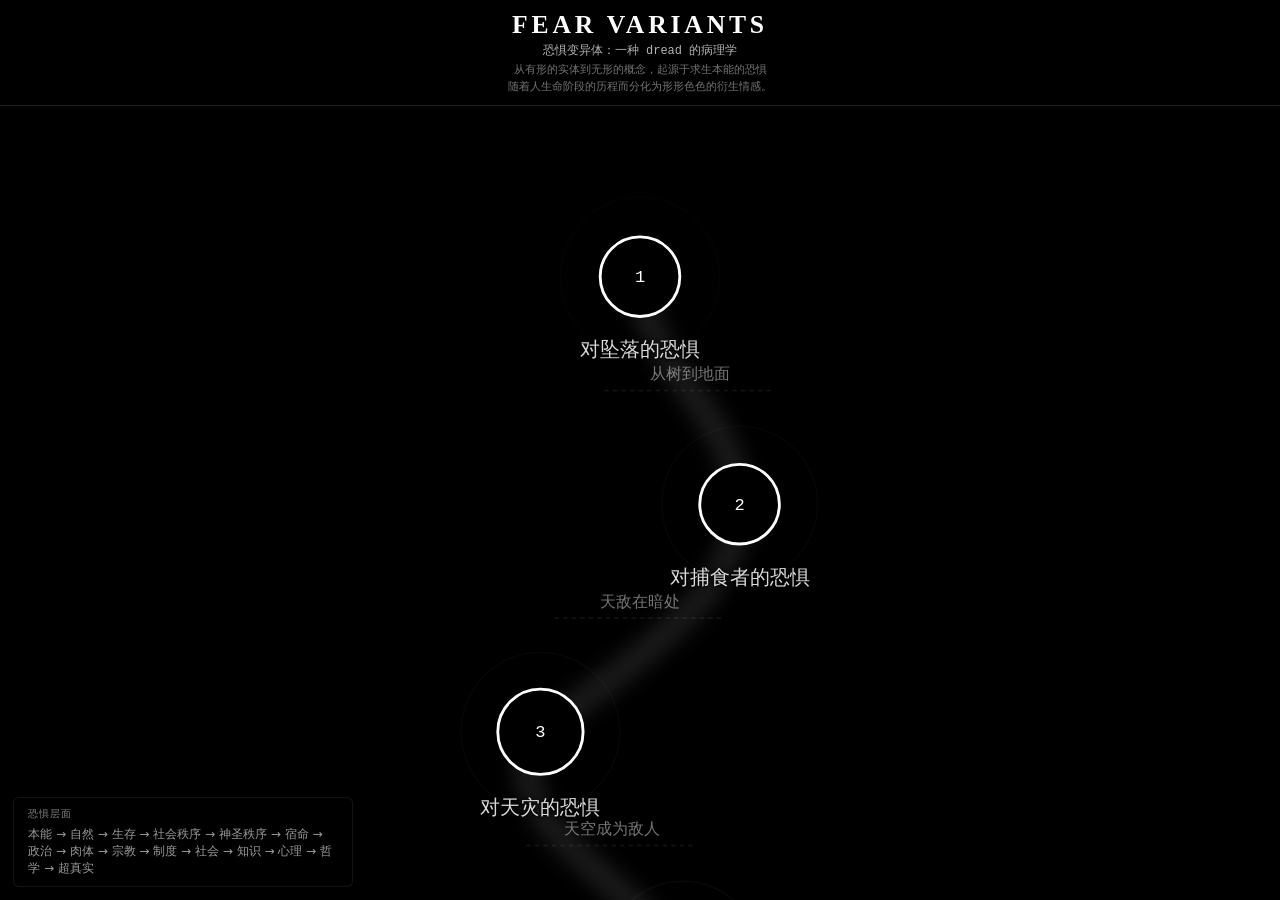
==== commit 52ab1058: "Add files via upload" ====
--- a/index.html
+++ b/index.html
@@ -1,517 +1,55 @@
 <!DOCTYPE html>
 <html lang="zh-CN">
 <head>
-    <meta charset="UTF-8">
-    <meta name="viewport" content="width=device-width, initial-scale=1.0">
-    <title>扑棱蛾子飞飞 | Faye Ren</title>
-    <style>
-        * {
-            margin: 0;
-            padding: 0;
-            box-sizing: border-box;
-        }
-
-        body {
-            background-color: #0a0a0a;
-            color: #e0e0e0;
-            font-family: -apple-system, BlinkMacSystemFont, "Segoe UI", Roboto, "Helvetica Neue", Arial, sans-serif;
-            line-height: 1.6;
-        }
-
-        .container {
-            max-width: 1200px;
-            margin: 0 auto;
-            padding: 60px 20px;
-        }
-
-        /* ===== Header 区域 ===== */
-        header {
-            padding: 40px 0 60px;
-        }
-
-        .header-wrapper {
-            display: flex;
-            align-items: center;
-            justify-content: center;
-            gap: 30px;
-            min-height: 400px;
-        }
-
-        /* ===== 两侧装饰 ===== */
-        .side-deco {
-            flex-shrink: 0;
-            opacity: 0.8;
-            transition: opacity 0.4s ease;
-        }
-
-        .side-deco:hover {
-            opacity: 0.5;
-        }
-
-        .side-deco pre {
-            font-family: 'Courier New', monospace;
-            font-size: 12px;
-            line-height: 1.1;
-            color: #ffffff;
-            margin: 0;
-            padding: 0;
-            white-space: pre;
-            letter-spacing: 0;
-        }
-
-        /* 右侧镜像翻转 */
-        .right-deco {
-            transform: scaleX(-1);
-        }
-
-        /* ===== 标题内容 ===== */
-        .header-content {
-            flex-shrink: 0;
-            text-align: center;
-            padding: 0 20px;
-        }
-
-        /* ===== 🎆 纯 CSS 爆炸入场动画 ===== */
-        @keyframes explodeIn {
-            0% {
-                transform: scale(0) rotate(180deg);
-                opacity: 0;
-                letter-spacing: 50px;
-                filter: blur(20px);
-            }
-            50% {
-                opacity: 1;
-                transform: scale(1.3) rotate(-5deg);
-                filter: blur(0px);
-            }
-            70% {
-                transform: scale(0.95) rotate(2deg);
-            }
-            100% {
-                transform: scale(1) rotate(0deg);
-                letter-spacing: 0.1em;
-                filter: blur(0px);
-            }
-        }
-
-        @keyframes explodeInDelayed {
-            0% {
-                transform: scale(0) translateY(30px);
-                opacity: 0;
-                letter-spacing: 30px;
-                filter: blur(15px);
-            }
-            50% {
-                opacity: 1;
-                transform: scale(1.1) translateY(0);
-                filter: blur(0px);
-            }
-            100% {
-                transform: scale(1) translateY(0);
-                letter-spacing: 0.05em;
-                filter: blur(0px);
-            }
-        }
-
-        /* 应用到主标题 */
-        .header-content h1 {
-            animation: explodeIn 1.8s cubic-bezier(0.34, 1.56, 0.64, 1) forwards;
-        }
-
-        /* 应用到副标题（延迟 0.3s 播放） */
-        .header-content .subtitle {
-            animation: explodeInDelayed 1.6s cubic-bezier(0.34, 1.56, 0.64, 1) 0.3s forwards;
-            opacity: 1; /* 初始隐藏，等动画开始 */
-        }
-
-        /* ===== 两侧装饰也加入淡入效果 ===== */
-        .side-deco {
-            opacity: 0;
-            animation: fadeInDeco 1.2s ease-out 0.5s forwards;
-        }
-
-        @keyframes fadeInDeco {
-            0% {
-                opacity: 0;
-                transform: scale(0.8);
-            }
-            100% {
-                opacity: 0.8;
-                transform: scale(1);
-            }
-        }
-
-        .right-deco {
-            animation: fadeInDeco 1.2s ease-out 0.7s forwards;
-        }
-
-        /* Bio */
-        .bio {
-            max-width: 600px;
-            margin: 0 auto 40px;
-            text-align: center;
-            opacity: 0;
-            animation: fadeInUp 1s ease-out 0.8s forwards;
-        }
-
-        @keyframes fadeInUp {
-            0% {
-                opacity: 0;
-                transform: translateY(30px);
-            }
-            100% {
-                opacity: 1;
-                transform: translateY(0);
-            }
-        }
-
-        .bio-en {
-            font-size: 1.3rem;
-            font-style: italic;
-            color: #bbb;
-            margin-bottom: 20px;
-        }
-
-        .bio-cn {
-            font-size: 0.85rem;
-            color: #999;
-            line-height: 1.8;
-        }
-
-        /* ===== 简历按钮 ===== */
-        .resume-btn-wrapper {
-            text-align: center;
-            margin: 0 auto 60px;
-            opacity: 0;
-            animation: fadeInUp 1s ease-out 1.1s forwards;
-        }
-
-        .resume-btn {
-            display: inline-block;
-            padding: 12px 35px;
-            border: 1px solid #555;
-            border-radius: 30px;
-            color: #aaa;
-            text-decoration: none;
-            font-size: 0.9rem;
-            letter-spacing: 0.1em;
-            background: transparent;
-            transition: all 0.3s ease;
-        }
-
-        .resume-btn:hover {
-            border-color: #fff;
-            color: #fff;
-        }
-
-        /* Section title */
-        .section-title {
-            text-align: center;
-            font-size: 1.5rem;
-            color: #fff;
-            margin-bottom: 40px;
-            letter-spacing: 0.2em;
-        }
-
-        .section-title::before,
-        .section-title::after {
-            content: "—";
-            color: #444;
-            margin: 0 15px;
-        }
-
-        /* Gallery - 错落布局 */
-        .gallery {
-            display: grid;
-            grid-template-columns: repeat(6, 1fr);
-            grid-auto-rows: 200px;
-            gap: 20px;
-            margin-bottom: 80px;
-        }
-
-        .gallery-item {
-            position: relative;
-            overflow: hidden;
-            border-radius: 8px;
-            background: #1a1a1a;
-            opacity: 0;
-        }
-
-        /* 画廊图片依次爆炸出现 */
-        .gallery-item:nth-child(1) {
-            animation: explodeItem 0.8s cubic-bezier(0.34, 1.56, 0.64, 1) 0.6s forwards;
-        }
-        .gallery-item:nth-child(2) {
-            animation: explodeItem 0.8s cubic-bezier(0.34, 1.56, 0.64, 1) 0.8s forwards;
-        }
-        .gallery-item:nth-child(3) {
-            animation: explodeItem 0.8s cubic-bezier(0.34, 1.56, 0.64, 1) 1.0s forwards;
-        }
-        .gallery-item:nth-child(4) {
-            animation: explodeItem 0.8s cubic-bezier(0.34, 1.56, 0.64, 1) 1.2s forwards;
-        }
-
-        @keyframes explodeItem {
-            0% {
-                transform: scale(0) rotate(30deg);
-                opacity: 0;
-                filter: blur(8px);
-            }
-            100% {
-                transform: scale(1) rotate(0deg);
-                opacity: 1;
-                filter: blur(0px);
-            }
-        }
-
-        .gallery-item img {
-            width: 100%;
-            height: 100%;
-            object-fit: cover;
-            transition: transform 0.3s ease;
-            display: block;
-        }
-
-        .gallery-item:hover img {
-            transform: scale(1.03);
-        }
-
-        .gallery-caption {
-            position: absolute;
-            bottom: 0;
-            left: 0;
-            right: 0;
-            padding: 20px 15px 15px;
-            background: linear-gradient(transparent, rgba(0,0,0,0.8));
-            font-size: 0.85rem;
-            color: #ccc;
-            letter-spacing: 0.05em;
-        }
-
-        /* 布局定义 */
-        .item-1 {
-            grid-column: span 2;
-            grid-row: span 2;
-        }
-
-        .item-2 {
-            grid-column: span 4;
-            grid-row: span 2;
-        }
-
-        .item-3 {
-            grid-column: span 3;
-            grid-row: span 2;
-        }
-
-        .item-4 {
-            grid-column: span 3;
-            grid-row: span 2;
-        }
-
-        /* Contact */
-        .contact {
-            text-align: center;
-            margin-bottom: 60px;
-            opacity: 0;
-            animation: fadeInUp 1s ease-out 1.4s forwards;
-        }
-
-        .contact-list {
-            list-style: none;
-            display: flex;
-            flex-direction: column;
-            gap: 15px;
-            align-items: center;
-        }
-
-        .contact-list a {
-            color: #aaa;
-            text-decoration: none;
-            font-size: 1rem;
-            transition: color 0.2s;
-        }
-
-        .contact-list a:hover {
-            color: #fff;
-        }
-
-        .contact-icon {
-            margin-right: 8px;
-        }
-
-        /* Footer */
-        footer {
-            text-align: center;
-            padding: 40px 0;
-            border-top: 1px solid #222;
-            color: #555;
-            font-size: 0.85rem;
-            opacity: 0;
-            animation: fadeInUp 1s ease-out 1.6s forwards;
-        }
-
-        /* ===== 响应式：手机隐藏装饰 ===== */
-        @media (max-width: 768px) {
-            .side-deco {
-                display: none;
-            }
-
-            .header-wrapper {
-                min-height: auto;
-                gap: 10px;
-                flex-direction: column;
-            }
-
-            h1 {
-                font-size: 2rem;
-            }
-
-            .container {
-                padding: 40px 15px;
-            }
-
-            header {
-                padding: 40px 0 30px;
-            }
-
-            .gallery {
-                grid-template-columns: 1fr;
-                grid-auto-rows: auto;
-            }
-
-            .item-1, .item-2, .item-3, .item-4 {
-                grid-column: span 1;
-                grid-row: span 1;
-                aspect-ratio: 4/3;
-            }
-
-            .item-1 {
-                aspect-ratio: 1;
-            }
-
-            /* 手机上画廊图片的动画延迟缩短，更紧凑 */
-            .gallery-item:nth-child(1) { animation-delay: 0.3s; }
-            .gallery-item:nth-child(2) { animation-delay: 0.4s; }
-            .gallery-item:nth-child(3) { animation-delay: 0.5s; }
-            .gallery-item:nth-child(4) { animation-delay: 0.6s; }
-        }
-    </style>
+<meta charset="UTF-8">
+<meta name="viewport" content="width=device-width, initial-scale=1.0">
+<title>Fear Variants — 恐惧变异体</title>
+<link rel="stylesheet" href="style.css">
 </head>
 <body>
-    <div class="container">
-        <header>
-            <div class="header-wrapper">
-                <!-- 左侧装饰 -->
-                <div class="side-deco left-deco">
-                    <pre>
-⠀⠀⠀⢸⣦⡀⠀⠀⠀⠀⢀⡄⠀⠀⠀⠀⠀⠀⠀⠀⠀⠀⠀⠀⠀⠀⠀⠀⠀⠀⠀
-⠀⠀⠀⢸⣏⠻⣶⣤⡶⢾⡿⠁⠀⢠⣄⡀⢀⣴⠀⠀⠀⠀⠀⠀⠀⠀⠀⠀⠀⠀⠀
-⠀⠀⣀⣼⠷⠀⠀⠁⢀⣿⠃⠀⠀⢀⣿⣿⣿⣇⠀⠀⠀⠀⠀⠀⠀⠀⠀⠀⠀⠀⠀
-⠴⣾⣯⣅⣀⠀⠀⠀⠈⢻⣦⡀⠒⠻⠿⣿⡿⠿⠓⠂⠀⠀⢀⡇⠀⠀⠀⠀⠀⠀⠀
-⠀⠀⠀⠉⢻⡇⣤⣾⣿⣷⣿⣿⣤⠀⠀⣿⠁⠀⠀⠀⢀⣴⣿⣿⠀⠀⠀⠀⠀⠀⠀
-⠀⠀⠀⠀⠸⣿⡿⠏⠀⢀⠀⠀⠿⣶⣤⣤⣤⣄⣀⣴⣿⡿⢻⣿⡆⠀⠀⠀⠀⠀⠀
-⠀⠀⠀⠀⠀⠟⠁⠀⢀⣼⠀⠀⠀⠹⣿⣟⠿⠿⠿⡿⠋⠀⠘⣿⣇⠀⠀⠀⠀⠀⠀
-⠀⠀⠀⠀⠀⢳⣶⣶⣿⣿⣇⣀⠀⠀⠙⣿⣆⠀⠀⠀⠀⠀⠀⠛⠿⣿⣦⣤⣀⠀⠀
-⠀⠀⠀⠀⠀⠀⣹⣿⣿⣿⣿⠿⠋⠁⠀⣹⣿⠳⠀⠀⠀⠀⠀⠀⢀⣠⣽⣿⡿⠟⠃
-⠀⠀⠀⠀⠀⢰⠿⠛⠻⢿⡇⠀⠀⠀⣰⣿⠏⠀⠀⢀⠀⠀⠀⣾⣿⠟⠋⠁⠀⠀⠀
-⠀⠀⠀⠀⠀⠀⠀⠀⠀⠀⠋⠀⠀⣰⣿⣿⣾⣿⠿⢿⣷⣀⢀⣿⡇⠁⠀⠀⠀⠀⠀
-⠀⠀⠀⠀⠀⠀⠀⠀⠀⠀⠀⠀⠀⠋⠉⠁⠀⠀⠀⠀⠙⢿⣿⣿⠇⠀⠀⠀⠀⠀⠀
-⠀⠀⠀⠀⠀⠀⠀⠀⠀⠀⠀⠀⠀⠀⠀⠀⠀⠀⠀⠀⠀⠀⠙⢿⠀⠀⠀⠀⠀⠀⠀
-⠀⠀⠀⠀⠀⠀⠀⠀⠀⠀⠀⠀⠀⠀⠀⠀⠀⠀⠀⠀⠀⠀⠀⠈⠀⠀⠀⠀⠀⠀⠀
-                    </pre>
-                </div>
 
-                <!-- 标题内容 -->
-                <div class="header-content">
-                    <h1>扑棱蛾子飞飞</h1>
-                    <p class="subtitle">Faye Ren ✮ 任彧飞</p>
-                </div>
+<header>
+  <h1>Fear Variants</h1>
+  <p class="subtitle">恐惧变异体：一种 dread 的病理学</p>
+  <p class="desc">
+    从有形的实体到无形的概念，起源于求生本能的恐惧<br>
+    随着人生命阶段的历程而分化为形形色色的衍生情感。
+  </p>
+</header>
 
-                <!-- 右侧装饰（镜像翻转） -->
-                <div class="side-deco right-deco">
-                    <pre>
-⠀⠀⠀⢸⣦⡀⠀⠀⠀⠀⢀⡄⠀⠀⠀⠀⠀⠀⠀⠀⠀⠀⠀⠀⠀⠀⠀⠀⠀⠀⠀
-⠀⠀⠀⢸⣏⠻⣶⣤⡶⢾⡿⠁⠀⢠⣄⡀⢀⣴⠀⠀⠀⠀⠀⠀⠀⠀⠀⠀⠀⠀⠀
-⠀⠀⣀⣼⠷⠀⠀⠁⢀⣿⠃⠀⠀⢀⣿⣿⣿⣇⠀⠀⠀⠀⠀⠀⠀⠀⠀⠀⠀⠀⠀
-⠴⣾⣯⣅⣀⠀⠀⠀⠈⢻⣦⡀⠒⠻⠿⣿⡿⠿⠓⠂⠀⠀⢀⡇⠀⠀⠀⠀⠀⠀⠀
-⠀⠀⠀⠉⢻⡇⣤⣾⣿⣷⣿⣿⣤⠀⠀⣿⠁⠀⠀⠀⢀⣴⣿⣿⠀⠀⠀⠀⠀⠀⠀
-⠀⠀⠀⠀⠸⣿⡿⠏⠀⢀⠀⠀⠿⣶⣤⣤⣤⣄⣀⣴⣿⡿⢻⣿⡆⠀⠀⠀⠀⠀⠀
-⠀⠀⠀⠀⠀⠟⠁⠀⢀⣼⠀⠀⠀⠹⣿⣟⠿⠿⠿⡿⠋⠀⠘⣿⣇⠀⠀⠀⠀⠀⠀
-⠀⠀⠀⠀⠀⢳⣶⣶⣿⣿⣇⣀⠀⠀⠙⣿⣆⠀⠀⠀⠀⠀⠀⠛⠿⣿⣦⣤⣀⠀⠀
-⠀⠀⠀⠀⠀⠀⣹⣿⣿⣿⣿⠿⠋⠁⠀⣹⣿⠳⠀⠀⠀⠀⠀⠀⢀⣠⣽⣿⡿⠟⠃
-⠀⠀⠀⠀⠀⢰⠿⠛⠻⢿⡇⠀⠀⠀⣰⣿⠏⠀⠀⢀⠀⠀⠀⣾⣿⠟⠋⠁⠀⠀⠀
-⠀⠀⠀⠀⠀⠀⠀⠀⠀⠀⠋⠀⠀⣰⣿⣿⣾⣿⠿⢿⣷⣀⢀⣿⡇⠁⠀⠀⠀⠀⠀
-⠀⠀⠀⠀⠀⠀⠀⠀⠀⠀⠀⠀⠀⠋⠉⠁⠀⠀⠀⠀⠙⢿⣿⣿⠇⠀⠀⠀⠀⠀⠀
-⠀⠀⠀⠀⠀⠀⠀⠀⠀⠀⠀⠀⠀⠀⠀⠀⠀⠀⠀⠀⠀⠀⠙⢿⠀⠀⠀⠀⠀⠀⠀
-⠀⠀⠀⠀⠀⠀⠀⠀⠀⠀⠀⠀⠀⠀⠀⠀⠀⠀⠀⠀⠀⠀⠀⠈⠀⠀⠀⠀⠀⠀⠀
-                    </pre>
-                </div>
-            </div>
-        </header>
+<div class="container">
+  <div class="river-area">
+    <!-- viewBox: wide enough for horizontal wiggle, tall enough for 19 nodes stacked -->
+    <svg id="river-svg" viewBox="0 0 900 4200" preserveAspectRatio="xMidYMin meet">
+      <defs>
+        <filter id="glow">
+          <feGaussianBlur stdDeviation="4" result="coloredBlur"/>
+          <feMerge>
+            <feMergeNode in="coloredBlur"/>
+            <feMergeNode in="SourceGraphic"/>
+          </feMerge>
+        </filter>
+      </defs>
+      <path id="river-glow" class="river-glow" d="" stroke="#ffffff"/>
+      <path id="river-main" class="river-main" d="" stroke="#ffffff"/>
+      <g id="mutations"></g>
+      <g id="nodes"></g>
+    </svg>
 
-        <!-- ===== 个人简介 ===== -->
-        <section class="bio">
-            <p class="bio-en">✦ ݁I make colourful things.✦ ݁</p>
-            <p class="bio-cn">
-                不列颠哥伦比亚大学（UBC）艺术史学士，主修后殖民主义艺术史与当代艺术，辅修博物馆学、考古方法论与文化遗产保护。先后在中国嘉德拍卖行、温哥华美术馆、蔻驰奢侈品零售及广州东方荟萃艺术学院等机构积累跨领域实践经验，涵盖拍卖运营、博物馆公共教育与视觉传播。具备国际化视野，拥有公关接待、展览策划、跨文化沟通及学术内容公众化转化的综合能力。
-            </p>
-        </section>
+    <div class="legend">
+      <div class="legend-title">恐惧层面</div>
+      <div class="legend-item"><span>本能 → 自然 → 生存 → 社会秩序 → 神圣秩序 → 宿命 → 政治 → 肉体 → 宗教 → 制度 → 社会 → 知识 → 心理 → 哲学 → 超真实</span></div>
+    </div>
+  </div>
 
-        <!-- ===== 简历入口按钮 ===== -->
-        <div class="resume-btn-wrapper">
-            <a href="resume.html" class="resume-btn">✮查看完整简历✮</a>
-        </div>
+  <aside class="detail-panel" id="detail-panel">
+    <div class="panel-empty">
+      <p>选择一个恐惧节点以查看解剖报告</p>
+      <p style="font-size:1.5rem;margin-top:1rem;opacity:0.5">点击河流上的节点</p>
+    </div>
+  </aside>
+</div>
 
-        <!-- ===== 作品 ===== -->
-        <h2 class="section-title">作品</h2>
-
-        <div class="gallery">
-            <div class="gallery-item item-1">
-                <img src="art1.jpg" alt="插画作品 1">
-            </div>
-            <div class="gallery-item item-2">
-                <img src="art2.jpg" alt="插画作品 2">
-            </div>
-            <div class="gallery-item item-3">
-                <img src="art3.jpg" alt="A Nightmare Lose Control">
-                <div class="gallery-caption">A Nightmare Lose Control</div>
-            </div>
-            <div class="gallery-item item-4">
-                <img src="art4.jpg" alt="Passion?">
-                <div class="gallery-caption">Passion?</div>
-            </div>
-        </div>
-
-        <!-- ===== 联系 ===== -->
-        <h2 class="section-title">联系</h2>
-
-        <section class="contact">
-            <ul class="contact-list">
-                <li>
-                    <a href="https://www.xiaohongshu.com/user/profile/60ed06fe000000000101e3d2" target="_blank">
-                        小红书：扑棱蛾子飞飞
-                    </a>
-                </li>
-                <li>
-                    <a href="mailto:yufeipeonyren@gmail.com">
-                        yufeipeonyren@gmail.com
-                    </a>
-                </li>
-                <li>
-                    <a href="mailto:yufeiren6986@qq.com">
-                        yufeiren6986@qq.com
-                    </a>
-                </li>
-                <li>
-                    <a href="Colour_Exp.html" target="_blank">✦COLOUR✦</a>
-                </li>
-            </ul>
-        </section>
-
-        <footer>
-            <p>© 2026 Yu Fei Ren</p>
-        </footer>
-    </div>
+<script src="script.js"></script>
 </body>
-</html>
+</html>
--- a/style.css
+++ b/style.css
@@ -0,0 +1,306 @@
+/* 全局重置 */
+* { margin: 0; padding: 0; box-sizing: border-box; }
+
+html, body {
+  height: 100%;
+  overflow: hidden;
+}
+
+body {
+  background: #000;
+  color: #fff;
+  font-family: system-ui, -apple-system, 'Segoe UI', 'Noto Sans SC', 'PingFang SC', 'Microsoft YaHei', sans-serif;
+  display: flex;
+  flex-direction: column;
+}
+
+/* ===== Compact Header ===== */
+header {
+  text-align: center;
+  padding: 0.6rem 1rem;
+  border-bottom: 1px solid rgba(255,255,255,0.12);
+  flex-shrink: 0;
+}
+header h1 {
+  font-family: Georgia, 'Times New Roman', serif;
+  font-size: 1.6rem;
+  letter-spacing: 0.15em;
+  text-transform: uppercase;
+}
+header .subtitle {
+  font-family: 'Courier New', monospace;
+  color: rgba(255,255,255,0.7);
+  margin-top: 0.15rem;
+  font-size: 0.75rem;
+}
+header .desc {
+  color: rgba(255,255,255,0.45);
+  margin-top: 0.2rem;
+  font-size: 0.7rem;
+  max-width: 600px;
+  margin-left: auto;
+  margin-right: auto;
+  line-height: 1.5;
+}
+
+/* ===== Layout ===== */
+.container {
+  display: flex;
+  flex: 1;
+  min-height: 0;
+  position: relative;
+}
+
+/* ===== River Area — scrollable vertically ===== */
+.river-area {
+  flex: 1;
+  position: relative;
+  min-height: 0;
+  overflow-y: auto;
+  overflow-x: hidden;
+}
+#river-svg {
+  width: 100%;
+  min-height: 100%;
+  display: block;
+}
+
+/* ===== River Paths ===== */
+.river-glow {
+  fill: none;
+  stroke-width: 16;
+  opacity: 0.12;
+  filter: blur(8px);
+}
+.river-main {
+  fill: none;
+  stroke-width: 2;
+  stroke-dasharray: 2000;
+  stroke-dashoffset: 2000;
+  animation: flow 22s linear infinite;
+}
+@keyframes flow {
+  0% { stroke-dashoffset: 2000; }
+  100% { stroke-dashoffset: 0; }
+}
+
+/* ===== Nodes ===== */
+.node { cursor: pointer; }
+.node-circle {
+  fill: #000;
+  stroke: #fff;
+  stroke-width: 2;
+  transition: all 0.3s ease;
+}
+.node:hover .node-circle {
+  filter: drop-shadow(0 0 10px rgba(255,255,255,0.6));
+  stroke-width: 3;
+}
+.node-pulse {
+  fill: none;
+  stroke: #fff;
+  stroke-width: 1;
+  opacity: 0.12;
+}
+.node-label {
+  font-family: 'Courier New', 'Noto Sans SC', monospace;
+  font-size: 14px;
+  fill: #fff;
+  text-anchor: middle;
+  pointer-events: none;
+  opacity: 0.85;
+  text-shadow: 0 0 4px #000, 0 0 8px #000, 0 1px 2px #000;
+  transition: opacity 0.3s;
+}
+.node:hover .node-label { opacity: 1; }
+.node-num {
+  font-family: 'Courier New', monospace;
+  font-size: 12px;
+  fill: #fff;
+  text-anchor: middle;
+  pointer-events: none;
+}
+
+/* ===== Mutation Labels ===== */
+.mut-label {
+  font-family: 'Courier New', 'Noto Sans SC', monospace;
+  font-size: 11px;
+  fill: rgba(255,255,255,0.45);
+  text-anchor: middle;
+  pointer-events: none;
+}
+.mut-line {
+  stroke: rgba(255,255,255,0.08);
+  stroke-width: 1;
+  stroke-dasharray: 3 3;
+  pointer-events: none;
+}
+
+/* ===== Detail Panel — overlay on right, fixed position ===== */
+.detail-panel {
+  position: fixed;
+  top: 0;
+  right: 0;
+  bottom: 0;
+  width: 380px;
+  background: rgba(5,5,5,0.94);
+  border-left: 1px solid rgba(255,255,255,0.12);
+  padding: 1.25rem;
+  overflow-y: auto;
+  transform: translateX(100%);
+  transition: transform 0.4s cubic-bezier(0.16, 1, 0.3, 1);
+  z-index: 100;
+  backdrop-filter: blur(12px);
+}
+.detail-panel.active { transform: translateX(0); }
+
+.panel-close {
+  position: absolute;
+  top: 0.8rem;
+  right: 0.8rem;
+  background: none;
+  border: 1px solid rgba(255,255,255,0.2);
+  color: #fff;
+  width: 28px;
+  height: 28px;
+  border-radius: 50%;
+  cursor: pointer;
+  font-size: 1.1rem;
+  line-height: 1;
+  display: flex;
+  align-items: center;
+  justify-content: center;
+  padding: 0;
+}
+.panel-close:hover {
+  border-color: rgba(255,255,255,0.5);
+  background: rgba(255,255,255,0.08);
+}
+
+.panel-empty {
+  text-align: center;
+  color: rgba(255,255,255,0.4);
+  margin-top: 50%;
+  font-size: 0.9rem;
+}
+
+/* ===== Panel Content ===== */
+.detail-era {
+  font-family: 'Courier New', 'Noto Sans SC', monospace;
+  font-size: 0.7rem;
+  color: rgba(255,255,255,0.5);
+  text-transform: uppercase;
+  letter-spacing: 0.12em;
+  margin-bottom: 0.4rem;
+}
+.detail-title {
+  font-family: Georgia, 'Times New Roman', 'Noto Sans SC', serif;
+  font-size: 1.3rem;
+  margin-bottom: 1rem;
+  line-height: 1.3;
+}
+
+.depth-wrap { margin-bottom: 1rem; }
+.depth-labels {
+  display: flex;
+  justify-content: space-between;
+  font-size: 0.7rem;
+  color: rgba(255,255,255,0.4);
+  margin-bottom: 0.3rem;
+  font-family: 'Courier New', monospace;
+}
+.depth-track {
+  height: 3px;
+  background: rgba(255,255,255,0.12);
+  border-radius: 2px;
+  position: relative;
+}
+.depth-marker {
+  position: absolute;
+  top: -4px;
+  width: 10px;
+  height: 10px;
+  border-radius: 50%;
+  background: #fff;
+  box-shadow: 0 0 8px rgba(255,255,255,0.4);
+  transform: translateX(-50%);
+  transition: left 0.5s ease;
+}
+
+.mutation-path {
+  display: flex;
+  align-items: center;
+  gap: 0.4rem;
+  margin: 0.8rem 0 1rem;
+  padding: 0.6rem 0.75rem;
+  background: rgba(255,255,255,0.04);
+  border: 1px solid rgba(255,255,255,0.08);
+  border-radius: 6px;
+  font-size: 0.8rem;
+  flex-wrap: wrap;
+  line-height: 1.4;
+}
+.mutation-path .arrow { color: rgba(255,255,255,0.4); font-family: 'Courier New', monospace; }
+
+.section { margin-bottom: 1rem; }
+.section h4 {
+  font-family: 'Courier New', 'Noto Sans SC', monospace;
+  font-size: 0.65rem;
+  text-transform: uppercase;
+  letter-spacing: 0.12em;
+  color: rgba(255,255,255,0.5);
+  margin-bottom: 0.3rem;
+  display: flex;
+  align-items: center;
+  gap: 0.4rem;
+}
+.section h4::before {
+  content: '';
+  display: inline-block;
+  width: 5px;
+  height: 5px;
+  border-radius: 50%;
+  background: currentColor;
+}
+.section p {
+  font-size: 0.85rem;
+  line-height: 1.6;
+  color: rgba(255,255,255,0.8);
+  margin: 0;
+}
+
+.detail-quote {
+  font-family: Georgia, 'Times New Roman', 'Noto Sans SC', serif;
+  font-style: italic;
+  border-left: 2px solid rgba(255,255,255,0.3);
+  padding-left: 0.8rem;
+  margin: 1rem 0;
+  font-size: 0.9rem;
+  line-height: 1.5;
+  color: rgba(255,255,255,0.65);
+}
+
+/* ===== Legend ===== */
+.legend {
+  position: fixed;
+  bottom: 0.8rem;
+  left: 0.8rem;
+  background: rgba(0,0,0,0.85);
+  border: 1px solid rgba(255,255,255,0.08);
+  padding: 0.6rem 0.9rem;
+  border-radius: 6px;
+  font-size: 0.75rem;
+  z-index: 10;
+  max-width: 340px;
+  backdrop-filter: blur(4px);
+  pointer-events: none;
+}
+.legend-title {
+  font-family: 'Courier New', 'Noto Sans SC', monospace;
+  text-transform: uppercase;
+  letter-spacing: 0.1em;
+  margin-bottom: 0.3rem;
+  color: rgba(255,255,255,0.5);
+  font-size: 0.65rem;
+}
+.legend-item span { color: rgba(255,255,255,0.6); line-height: 1.4; font-size: 0.75rem; }
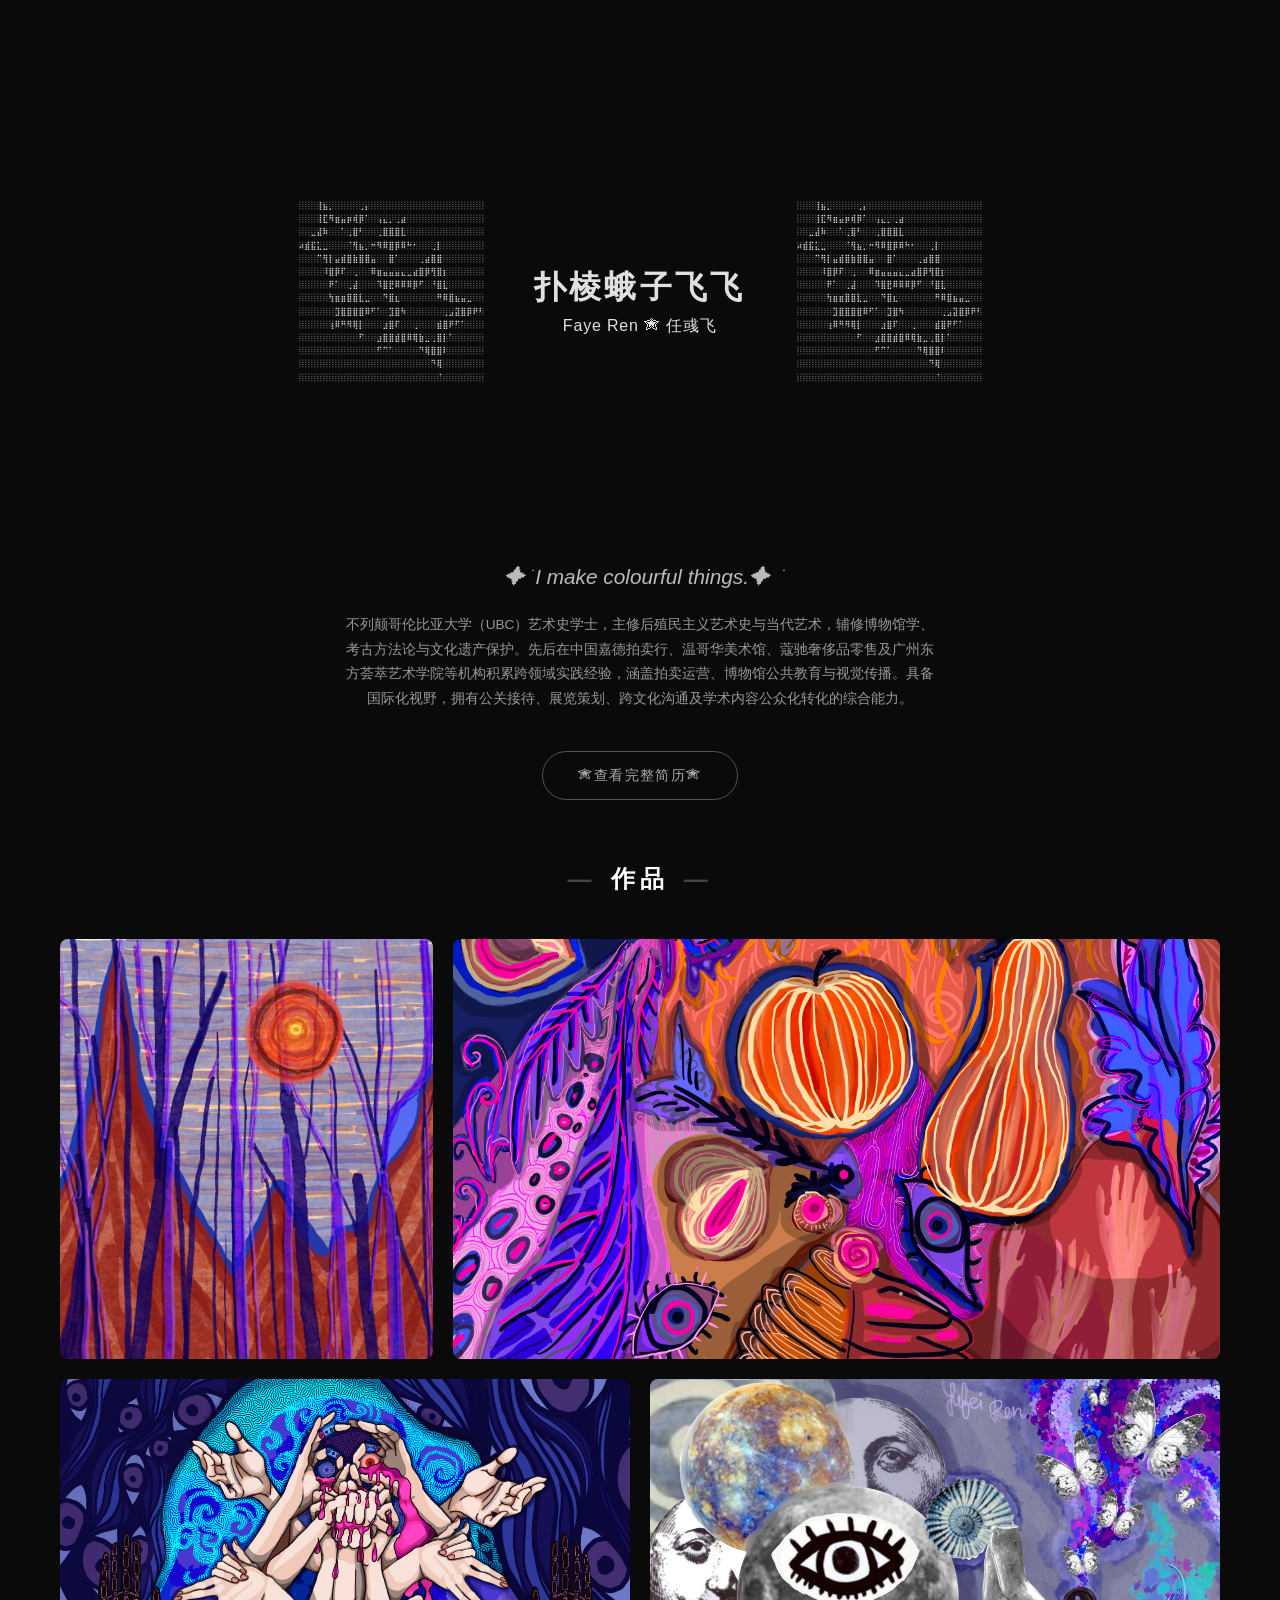
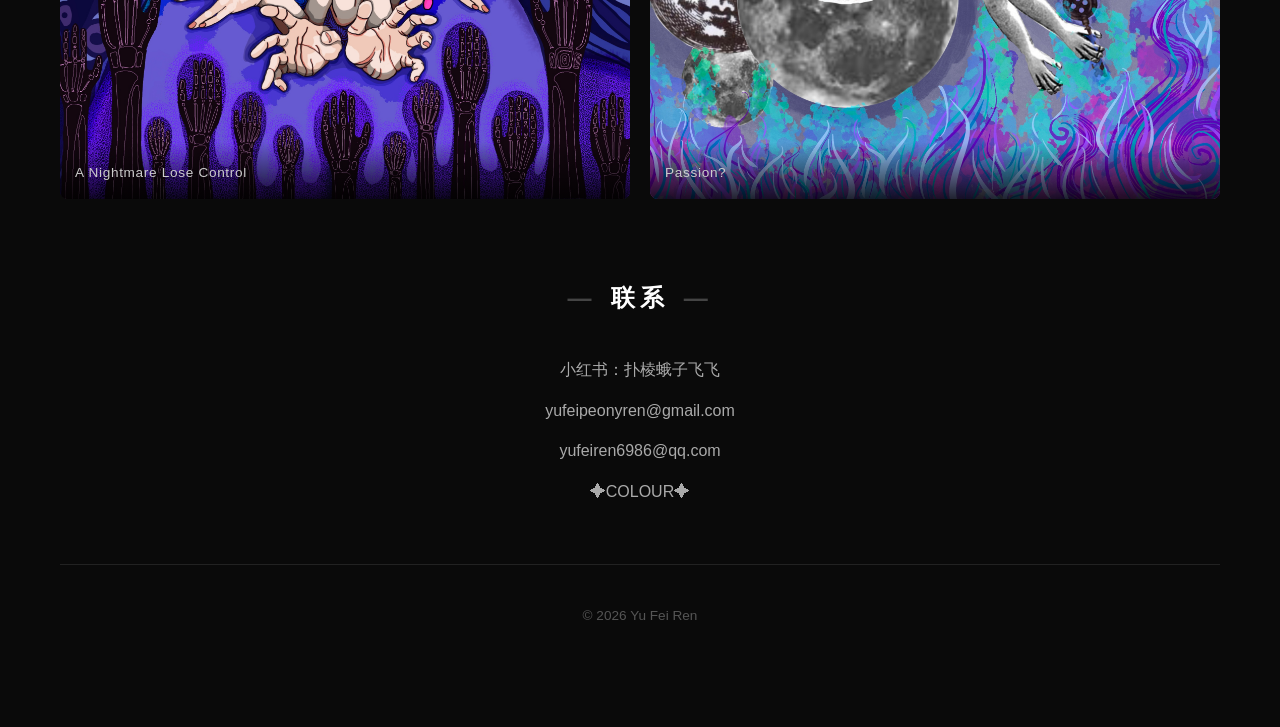
==== commit f80b2cd5: "Add files via upload" ====
--- a/index.html
+++ b/index.html
@@ -1,55 +1,517 @@
 <!DOCTYPE html>
 <html lang="zh-CN">
 <head>
-<meta charset="UTF-8">
-<meta name="viewport" content="width=device-width, initial-scale=1.0">
-<title>Fear Variants — 恐惧变异体</title>
-<link rel="stylesheet" href="style.css">
+    <meta charset="UTF-8">
+    <meta name="viewport" content="width=device-width, initial-scale=1.0">
+    <title>扑棱蛾子飞飞 | Faye Ren</title>
+    <style>
+        * {
+            margin: 0;
+            padding: 0;
+            box-sizing: border-box;
+        }
+
+        body {
+            background-color: #0a0a0a;
+            color: #e0e0e0;
+            font-family: -apple-system, BlinkMacSystemFont, "Segoe UI", Roboto, "Helvetica Neue", Arial, sans-serif;
+            line-height: 1.6;
+        }
+
+        .container {
+            max-width: 1200px;
+            margin: 0 auto;
+            padding: 60px 20px;
+        }
+
+        /* ===== Header 区域 ===== */
+        header {
+            padding: 40px 0 60px;
+        }
+
+        .header-wrapper {
+            display: flex;
+            align-items: center;
+            justify-content: center;
+            gap: 30px;
+            min-height: 400px;
+        }
+
+        /* ===== 两侧装饰 ===== */
+        .side-deco {
+            flex-shrink: 0;
+            opacity: 0.8;
+            transition: opacity 0.4s ease;
+        }
+
+        .side-deco:hover {
+            opacity: 0.5;
+        }
+
+        .side-deco pre {
+            font-family: 'Courier New', monospace;
+            font-size: 12px;
+            line-height: 1.1;
+            color: #ffffff;
+            margin: 0;
+            padding: 0;
+            white-space: pre;
+            letter-spacing: 0;
+        }
+
+        /* 右侧镜像翻转 */
+        .right-deco {
+            transform: scaleX(-1);
+        }
+
+        /* ===== 标题内容 ===== */
+        .header-content {
+            flex-shrink: 0;
+            text-align: center;
+            padding: 0 20px;
+        }
+
+        /* ===== 🎆 纯 CSS 爆炸入场动画 ===== */
+        @keyframes explodeIn {
+            0% {
+                transform: scale(0) rotate(180deg);
+                opacity: 0;
+                letter-spacing: 50px;
+                filter: blur(20px);
+            }
+            50% {
+                opacity: 1;
+                transform: scale(1.3) rotate(-5deg);
+                filter: blur(0px);
+            }
+            70% {
+                transform: scale(0.95) rotate(2deg);
+            }
+            100% {
+                transform: scale(1) rotate(0deg);
+                letter-spacing: 0.1em;
+                filter: blur(0px);
+            }
+        }
+
+        @keyframes explodeInDelayed {
+            0% {
+                transform: scale(0) translateY(30px);
+                opacity: 0;
+                letter-spacing: 30px;
+                filter: blur(15px);
+            }
+            50% {
+                opacity: 1;
+                transform: scale(1.1) translateY(0);
+                filter: blur(0px);
+            }
+            100% {
+                transform: scale(1) translateY(0);
+                letter-spacing: 0.05em;
+                filter: blur(0px);
+            }
+        }
+
+        /* 应用到主标题 */
+        .header-content h1 {
+            animation: explodeIn 1.8s cubic-bezier(0.34, 1.56, 0.64, 1) forwards;
+        }
+
+        /* 应用到副标题（延迟 0.3s 播放） */
+        .header-content .subtitle {
+            animation: explodeInDelayed 1.6s cubic-bezier(0.34, 1.56, 0.64, 1) 0.3s forwards;
+            opacity: 1; /* 初始隐藏，等动画开始 */
+        }
+
+        /* ===== 两侧装饰也加入淡入效果 ===== */
+        .side-deco {
+            opacity: 0;
+            animation: fadeInDeco 1.2s ease-out 0.5s forwards;
+        }
+
+        @keyframes fadeInDeco {
+            0% {
+                opacity: 0;
+                transform: scale(0.8);
+            }
+            100% {
+                opacity: 0.8;
+                transform: scale(1);
+            }
+        }
+
+        .right-deco {
+            animation: fadeInDeco 1.2s ease-out 0.7s forwards;
+        }
+
+        /* Bio */
+        .bio {
+            max-width: 600px;
+            margin: 0 auto 40px;
+            text-align: center;
+            opacity: 0;
+            animation: fadeInUp 1s ease-out 0.8s forwards;
+        }
+
+        @keyframes fadeInUp {
+            0% {
+                opacity: 0;
+                transform: translateY(30px);
+            }
+            100% {
+                opacity: 1;
+                transform: translateY(0);
+            }
+        }
+
+        .bio-en {
+            font-size: 1.3rem;
+            font-style: italic;
+            color: #bbb;
+            margin-bottom: 20px;
+        }
+
+        .bio-cn {
+            font-size: 0.85rem;
+            color: #999;
+            line-height: 1.8;
+        }
+
+        /* ===== 简历按钮 ===== */
+        .resume-btn-wrapper {
+            text-align: center;
+            margin: 0 auto 60px;
+            opacity: 0;
+            animation: fadeInUp 1s ease-out 1.1s forwards;
+        }
+
+        .resume-btn {
+            display: inline-block;
+            padding: 12px 35px;
+            border: 1px solid #555;
+            border-radius: 30px;
+            color: #aaa;
+            text-decoration: none;
+            font-size: 0.9rem;
+            letter-spacing: 0.1em;
+            background: transparent;
+            transition: all 0.3s ease;
+        }
+
+        .resume-btn:hover {
+            border-color: #fff;
+            color: #fff;
+        }
+
+        /* Section title */
+        .section-title {
+            text-align: center;
+            font-size: 1.5rem;
+            color: #fff;
+            margin-bottom: 40px;
+            letter-spacing: 0.2em;
+        }
+
+        .section-title::before,
+        .section-title::after {
+            content: "—";
+            color: #444;
+            margin: 0 15px;
+        }
+
+        /* Gallery - 错落布局 */
+        .gallery {
+            display: grid;
+            grid-template-columns: repeat(6, 1fr);
+            grid-auto-rows: 200px;
+            gap: 20px;
+            margin-bottom: 80px;
+        }
+
+        .gallery-item {
+            position: relative;
+            overflow: hidden;
+            border-radius: 8px;
+            background: #1a1a1a;
+            opacity: 0;
+        }
+
+        /* 画廊图片依次爆炸出现 */
+        .gallery-item:nth-child(1) {
+            animation: explodeItem 0.8s cubic-bezier(0.34, 1.56, 0.64, 1) 0.6s forwards;
+        }
+        .gallery-item:nth-child(2) {
+            animation: explodeItem 0.8s cubic-bezier(0.34, 1.56, 0.64, 1) 0.8s forwards;
+        }
+        .gallery-item:nth-child(3) {
+            animation: explodeItem 0.8s cubic-bezier(0.34, 1.56, 0.64, 1) 1.0s forwards;
+        }
+        .gallery-item:nth-child(4) {
+            animation: explodeItem 0.8s cubic-bezier(0.34, 1.56, 0.64, 1) 1.2s forwards;
+        }
+
+        @keyframes explodeItem {
+            0% {
+                transform: scale(0) rotate(30deg);
+                opacity: 0;
+                filter: blur(8px);
+            }
+            100% {
+                transform: scale(1) rotate(0deg);
+                opacity: 1;
+                filter: blur(0px);
+            }
+        }
+
+        .gallery-item img {
+            width: 100%;
+            height: 100%;
+            object-fit: cover;
+            transition: transform 0.3s ease;
+            display: block;
+        }
+
+        .gallery-item:hover img {
+            transform: scale(1.03);
+        }
+
+        .gallery-caption {
+            position: absolute;
+            bottom: 0;
+            left: 0;
+            right: 0;
+            padding: 20px 15px 15px;
+            background: linear-gradient(transparent, rgba(0,0,0,0.8));
+            font-size: 0.85rem;
+            color: #ccc;
+            letter-spacing: 0.05em;
+        }
+
+        /* 布局定义 */
+        .item-1 {
+            grid-column: span 2;
+            grid-row: span 2;
+        }
+
+        .item-2 {
+            grid-column: span 4;
+            grid-row: span 2;
+        }
+
+        .item-3 {
+            grid-column: span 3;
+            grid-row: span 2;
+        }
+
+        .item-4 {
+            grid-column: span 3;
+            grid-row: span 2;
+        }
+
+        /* Contact */
+        .contact {
+            text-align: center;
+            margin-bottom: 60px;
+            opacity: 0;
+            animation: fadeInUp 1s ease-out 1.4s forwards;
+        }
+
+        .contact-list {
+            list-style: none;
+            display: flex;
+            flex-direction: column;
+            gap: 15px;
+            align-items: center;
+        }
+
+        .contact-list a {
+            color: #aaa;
+            text-decoration: none;
+            font-size: 1rem;
+            transition: color 0.2s;
+        }
+
+        .contact-list a:hover {
+            color: #fff;
+        }
+
+        .contact-icon {
+            margin-right: 8px;
+        }
+
+        /* Footer */
+        footer {
+            text-align: center;
+            padding: 40px 0;
+            border-top: 1px solid #222;
+            color: #555;
+            font-size: 0.85rem;
+            opacity: 0;
+            animation: fadeInUp 1s ease-out 1.6s forwards;
+        }
+
+        /* ===== 响应式：手机隐藏装饰 ===== */
+        @media (max-width: 768px) {
+            .side-deco {
+                display: none;
+            }
+
+            .header-wrapper {
+                min-height: auto;
+                gap: 10px;
+                flex-direction: column;
+            }
+
+            h1 {
+                font-size: 2rem;
+            }
+
+            .container {
+                padding: 40px 15px;
+            }
+
+            header {
+                padding: 40px 0 30px;
+            }
+
+            .gallery {
+                grid-template-columns: 1fr;
+                grid-auto-rows: auto;
+            }
+
+            .item-1, .item-2, .item-3, .item-4 {
+                grid-column: span 1;
+                grid-row: span 1;
+                aspect-ratio: 4/3;
+            }
+
+            .item-1 {
+                aspect-ratio: 1;
+            }
+
+            /* 手机上画廊图片的动画延迟缩短，更紧凑 */
+            .gallery-item:nth-child(1) { animation-delay: 0.3s; }
+            .gallery-item:nth-child(2) { animation-delay: 0.4s; }
+            .gallery-item:nth-child(3) { animation-delay: 0.5s; }
+            .gallery-item:nth-child(4) { animation-delay: 0.6s; }
+        }
+    </style>
 </head>
 <body>
-
-<header>
-  <h1>Fear Variants</h1>
-  <p class="subtitle">恐惧变异体：一种 dread 的病理学</p>
-  <p class="desc">
-    从有形的实体到无形的概念，起源于求生本能的恐惧<br>
-    随着人生命阶段的历程而分化为形形色色的衍生情感。
-  </p>
-</header>
-
-<div class="container">
-  <div class="river-area">
-    <!-- viewBox: wide enough for horizontal wiggle, tall enough for 19 nodes stacked -->
-    <svg id="river-svg" viewBox="0 0 900 4200" preserveAspectRatio="xMidYMin meet">
-      <defs>
-        <filter id="glow">
-          <feGaussianBlur stdDeviation="4" result="coloredBlur"/>
-          <feMerge>
-            <feMergeNode in="coloredBlur"/>
-            <feMergeNode in="SourceGraphic"/>
-          </feMerge>
-        </filter>
-      </defs>
-      <path id="river-glow" class="river-glow" d="" stroke="#ffffff"/>
-      <path id="river-main" class="river-main" d="" stroke="#ffffff"/>
-      <g id="mutations"></g>
-      <g id="nodes"></g>
-    </svg>
-
-    <div class="legend">
-      <div class="legend-title">恐惧层面</div>
-      <div class="legend-item"><span>本能 → 自然 → 生存 → 社会秩序 → 神圣秩序 → 宿命 → 政治 → 肉体 → 宗教 → 制度 → 社会 → 知识 → 心理 → 哲学 → 超真实</span></div>
+    <div class="container">
+        <header>
+            <div class="header-wrapper">
+                <!-- 左侧装饰 -->
+                <div class="side-deco left-deco">
+                    <pre>
+⠀⠀⠀⢸⣦⡀⠀⠀⠀⠀⢀⡄⠀⠀⠀⠀⠀⠀⠀⠀⠀⠀⠀⠀⠀⠀⠀⠀⠀⠀⠀
+⠀⠀⠀⢸⣏⠻⣶⣤⡶⢾⡿⠁⠀⢠⣄⡀⢀⣴⠀⠀⠀⠀⠀⠀⠀⠀⠀⠀⠀⠀⠀
+⠀⠀⣀⣼⠷⠀⠀⠁⢀⣿⠃⠀⠀⢀⣿⣿⣿⣇⠀⠀⠀⠀⠀⠀⠀⠀⠀⠀⠀⠀⠀
+⠴⣾⣯⣅⣀⠀⠀⠀⠈⢻⣦⡀⠒⠻⠿⣿⡿⠿⠓⠂⠀⠀⢀⡇⠀⠀⠀⠀⠀⠀⠀
+⠀⠀⠀⠉⢻⡇⣤⣾⣿⣷⣿⣿⣤⠀⠀⣿⠁⠀⠀⠀⢀⣴⣿⣿⠀⠀⠀⠀⠀⠀⠀
+⠀⠀⠀⠀⠸⣿⡿⠏⠀⢀⠀⠀⠿⣶⣤⣤⣤⣄⣀⣴⣿⡿⢻⣿⡆⠀⠀⠀⠀⠀⠀
+⠀⠀⠀⠀⠀⠟⠁⠀⢀⣼⠀⠀⠀⠹⣿⣟⠿⠿⠿⡿⠋⠀⠘⣿⣇⠀⠀⠀⠀⠀⠀
+⠀⠀⠀⠀⠀⢳⣶⣶⣿⣿⣇⣀⠀⠀⠙⣿⣆⠀⠀⠀⠀⠀⠀⠛⠿⣿⣦⣤⣀⠀⠀
+⠀⠀⠀⠀⠀⠀⣹⣿⣿⣿⣿⠿⠋⠁⠀⣹⣿⠳⠀⠀⠀⠀⠀⠀⢀⣠⣽⣿⡿⠟⠃
+⠀⠀⠀⠀⠀⢰⠿⠛⠻⢿⡇⠀⠀⠀⣰⣿⠏⠀⠀⢀⠀⠀⠀⣾⣿⠟⠋⠁⠀⠀⠀
+⠀⠀⠀⠀⠀⠀⠀⠀⠀⠀⠋⠀⠀⣰⣿⣿⣾⣿⠿⢿⣷⣀⢀⣿⡇⠁⠀⠀⠀⠀⠀
+⠀⠀⠀⠀⠀⠀⠀⠀⠀⠀⠀⠀⠀⠋⠉⠁⠀⠀⠀⠀⠙⢿⣿⣿⠇⠀⠀⠀⠀⠀⠀
+⠀⠀⠀⠀⠀⠀⠀⠀⠀⠀⠀⠀⠀⠀⠀⠀⠀⠀⠀⠀⠀⠀⠙⢿⠀⠀⠀⠀⠀⠀⠀
+⠀⠀⠀⠀⠀⠀⠀⠀⠀⠀⠀⠀⠀⠀⠀⠀⠀⠀⠀⠀⠀⠀⠀⠈⠀⠀⠀⠀⠀⠀⠀
+                    </pre>
+                </div>
+
+                <!-- 标题内容 -->
+                <div class="header-content">
+                    <h1>扑棱蛾子飞飞</h1>
+                    <p class="subtitle">Faye Ren ✮ 任彧飞</p>
+                </div>
+
+                <!-- 右侧装饰（镜像翻转） -->
+                <div class="side-deco right-deco">
+                    <pre>
+⠀⠀⠀⢸⣦⡀⠀⠀⠀⠀⢀⡄⠀⠀⠀⠀⠀⠀⠀⠀⠀⠀⠀⠀⠀⠀⠀⠀⠀⠀⠀
+⠀⠀⠀⢸⣏⠻⣶⣤⡶⢾⡿⠁⠀⢠⣄⡀⢀⣴⠀⠀⠀⠀⠀⠀⠀⠀⠀⠀⠀⠀⠀
+⠀⠀⣀⣼⠷⠀⠀⠁⢀⣿⠃⠀⠀⢀⣿⣿⣿⣇⠀⠀⠀⠀⠀⠀⠀⠀⠀⠀⠀⠀⠀
+⠴⣾⣯⣅⣀⠀⠀⠀⠈⢻⣦⡀⠒⠻⠿⣿⡿⠿⠓⠂⠀⠀⢀⡇⠀⠀⠀⠀⠀⠀⠀
+⠀⠀⠀⠉⢻⡇⣤⣾⣿⣷⣿⣿⣤⠀⠀⣿⠁⠀⠀⠀⢀⣴⣿⣿⠀⠀⠀⠀⠀⠀⠀
+⠀⠀⠀⠀⠸⣿⡿⠏⠀⢀⠀⠀⠿⣶⣤⣤⣤⣄⣀⣴⣿⡿⢻⣿⡆⠀⠀⠀⠀⠀⠀
+⠀⠀⠀⠀⠀⠟⠁⠀⢀⣼⠀⠀⠀⠹⣿⣟⠿⠿⠿⡿⠋⠀⠘⣿⣇⠀⠀⠀⠀⠀⠀
+⠀⠀⠀⠀⠀⢳⣶⣶⣿⣿⣇⣀⠀⠀⠙⣿⣆⠀⠀⠀⠀⠀⠀⠛⠿⣿⣦⣤⣀⠀⠀
+⠀⠀⠀⠀⠀⠀⣹⣿⣿⣿⣿⠿⠋⠁⠀⣹⣿⠳⠀⠀⠀⠀⠀⠀⢀⣠⣽⣿⡿⠟⠃
+⠀⠀⠀⠀⠀⢰⠿⠛⠻⢿⡇⠀⠀⠀⣰⣿⠏⠀⠀⢀⠀⠀⠀⣾⣿⠟⠋⠁⠀⠀⠀
+⠀⠀⠀⠀⠀⠀⠀⠀⠀⠀⠋⠀⠀⣰⣿⣿⣾⣿⠿⢿⣷⣀⢀⣿⡇⠁⠀⠀⠀⠀⠀
+⠀⠀⠀⠀⠀⠀⠀⠀⠀⠀⠀⠀⠀⠋⠉⠁⠀⠀⠀⠀⠙⢿⣿⣿⠇⠀⠀⠀⠀⠀⠀
+⠀⠀⠀⠀⠀⠀⠀⠀⠀⠀⠀⠀⠀⠀⠀⠀⠀⠀⠀⠀⠀⠀⠙⢿⠀⠀⠀⠀⠀⠀⠀
+⠀⠀⠀⠀⠀⠀⠀⠀⠀⠀⠀⠀⠀⠀⠀⠀⠀⠀⠀⠀⠀⠀⠀⠈⠀⠀⠀⠀⠀⠀⠀
+                    </pre>
+                </div>
+            </div>
+        </header>
+
+        <!-- ===== 个人简介 ===== -->
+        <section class="bio">
+            <p class="bio-en">✦ ݁I make colourful things.✦ ݁</p>
+            <p class="bio-cn">
+                不列颠哥伦比亚大学（UBC）艺术史学士，主修后殖民主义艺术史与当代艺术，辅修博物馆学、考古方法论与文化遗产保护。先后在中国嘉德拍卖行、温哥华美术馆、蔻驰奢侈品零售及广州东方荟萃艺术学院等机构积累跨领域实践经验，涵盖拍卖运营、博物馆公共教育与视觉传播。具备国际化视野，拥有公关接待、展览策划、跨文化沟通及学术内容公众化转化的综合能力。
+            </p>
+        </section>
+
+        <!-- ===== 简历入口按钮 ===== -->
+        <div class="resume-btn-wrapper">
+            <a href="resume.html" class="resume-btn">✮查看完整简历✮</a>
+        </div>
+
+        <!-- ===== 作品 ===== -->
+        <h2 class="section-title">作品</h2>
+
+        <div class="gallery">
+            <div class="gallery-item item-1">
+                <img src="art1.jpg" alt="插画作品 1">
+            </div>
+            <div class="gallery-item item-2">
+                <img src="art2.jpg" alt="插画作品 2">
+            </div>
+            <div class="gallery-item item-3">
+                <img src="art3.jpg" alt="A Nightmare Lose Control">
+                <div class="gallery-caption">A Nightmare Lose Control</div>
+            </div>
+            <div class="gallery-item item-4">
+                <img src="art4.jpg" alt="Passion?">
+                <div class="gallery-caption">Passion?</div>
+            </div>
+        </div>
+
+        <!-- ===== 联系 ===== -->
+        <h2 class="section-title">联系</h2>
+
+        <section class="contact">
+            <ul class="contact-list">
+                <li>
+                    <a href="https://www.xiaohongshu.com/user/profile/60ed06fe000000000101e3d2" target="_blank">
+                        小红书：扑棱蛾子飞飞
+                    </a>
+                </li>
+                <li>
+                    <a href="mailto:yufeipeonyren@gmail.com">
+                        yufeipeonyren@gmail.com
+                    </a>
+                </li>
+                <li>
+                    <a href="mailto:yufeiren6986@qq.com">
+                        yufeiren6986@qq.com
+                    </a>
+                </li>
+                <li>
+                    <a href="Colour_Exp.html" target="_blank">✦COLOUR✦</a>
+                </li>
+            </ul>
+        </section>
+
+        <footer>
+            <p>© 2026 Yu Fei Ren</p>
+        </footer>
     </div>
-  </div>
-
-  <aside class="detail-panel" id="detail-panel">
-    <div class="panel-empty">
-      <p>选择一个恐惧节点以查看解剖报告</p>
-      <p style="font-size:1.5rem;margin-top:1rem;opacity:0.5">点击河流上的节点</p>
-    </div>
-  </aside>
-</div>
-
-<script src="script.js"></script>
 </body>
-</html>+</html>
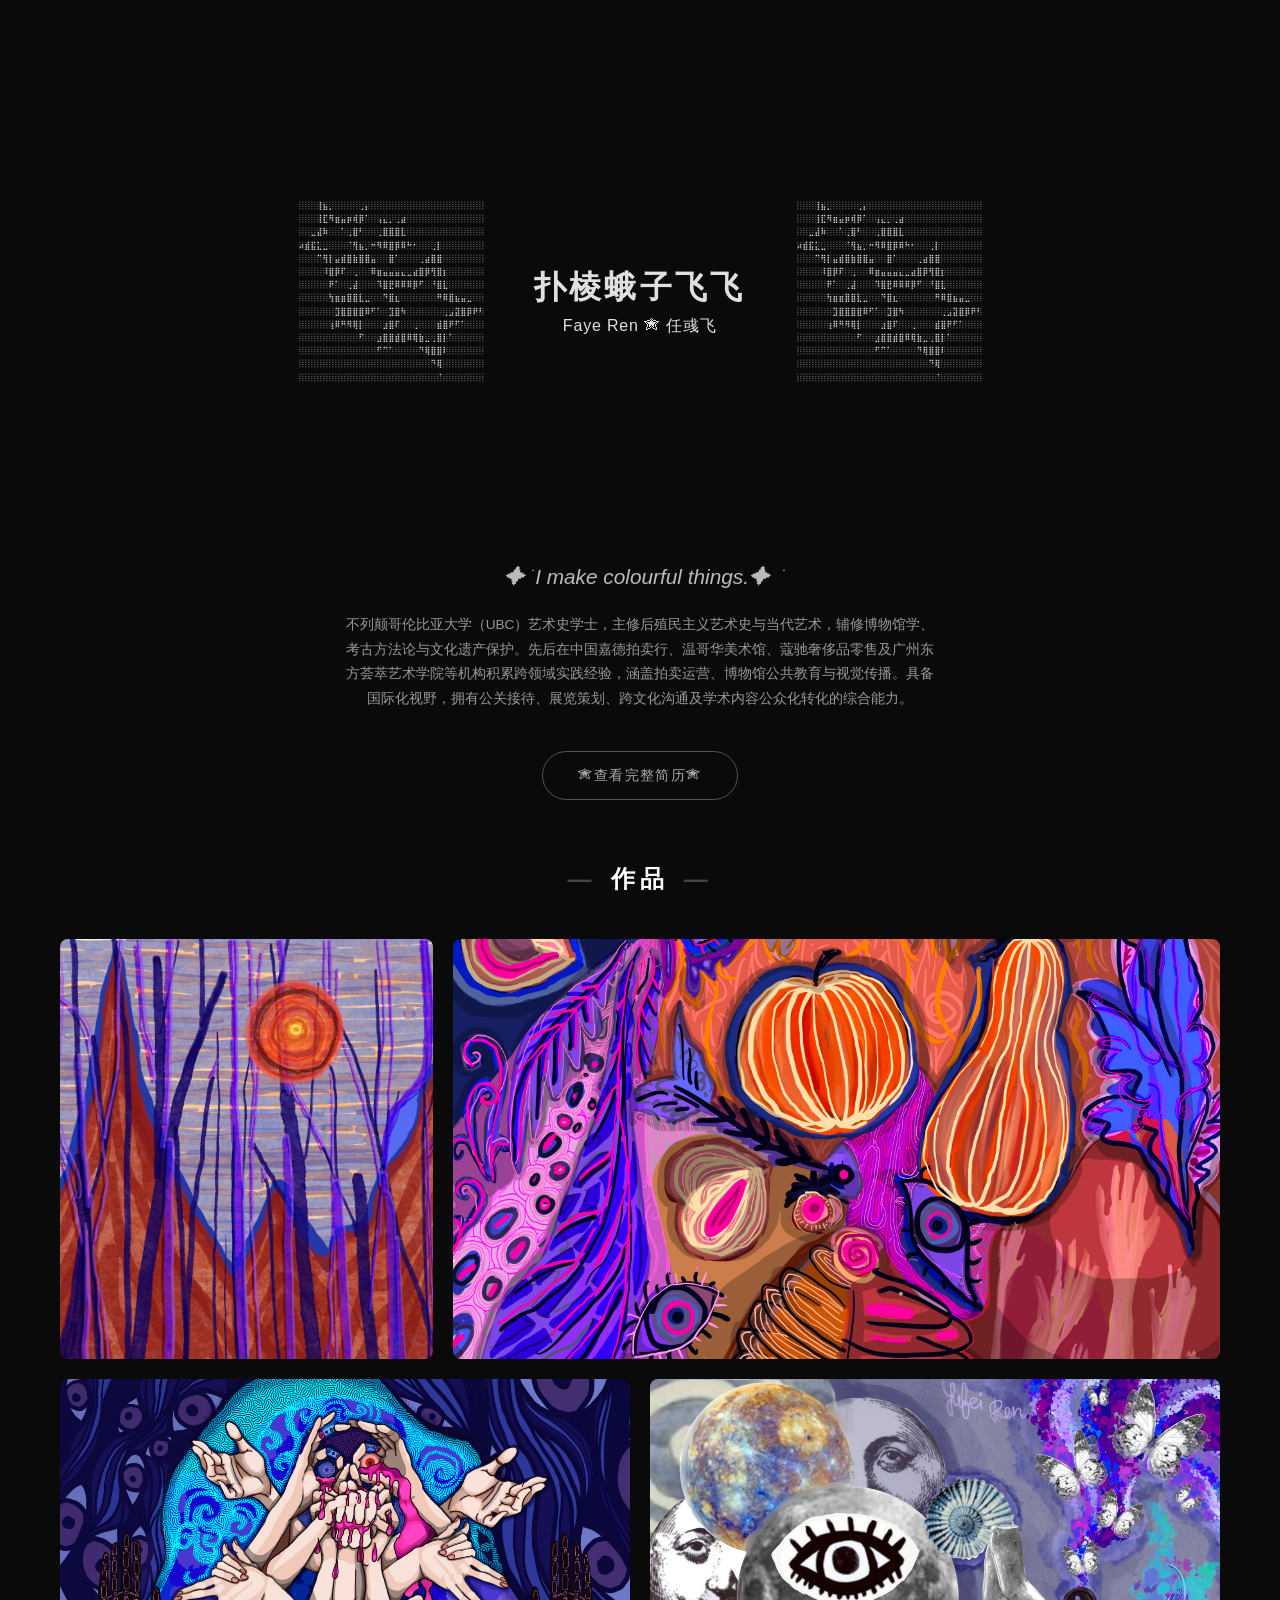
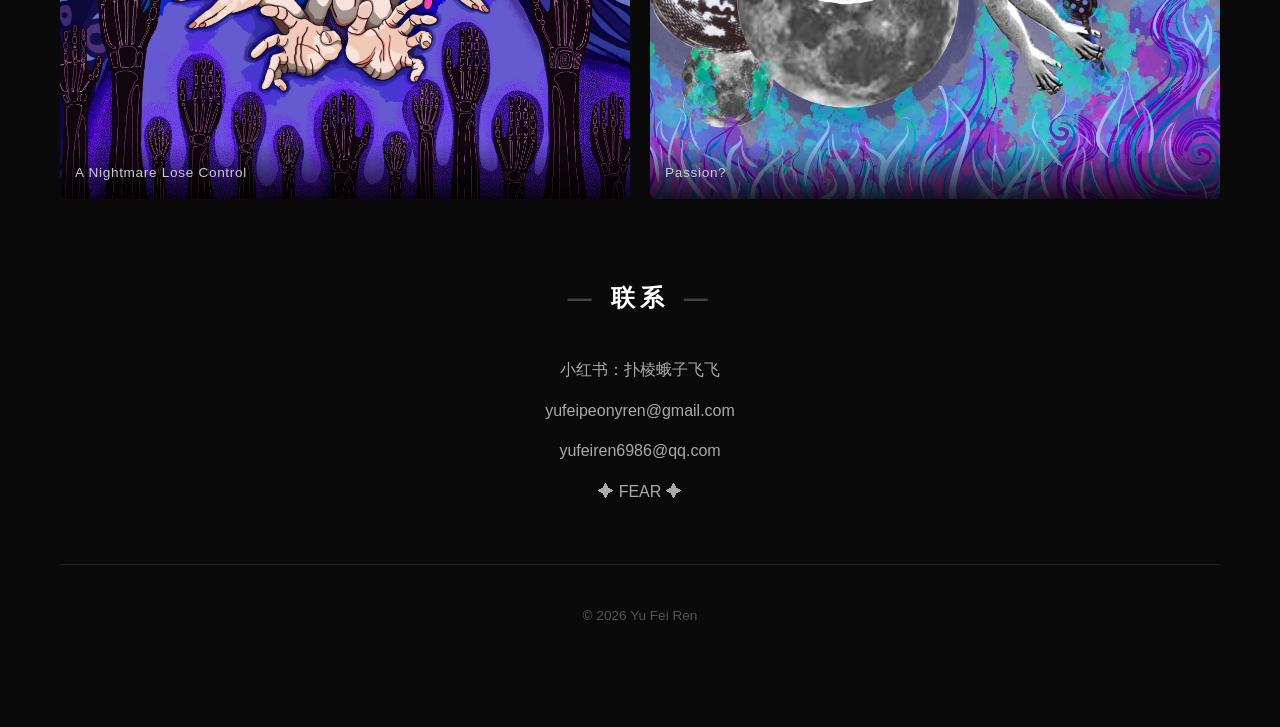
==== commit f254658c: "Update index.html" ====
--- a/index.html
+++ b/index.html
@@ -504,7 +504,7 @@
                     </a>
                 </li>
                 <li>
-                    <a href="Colour_Exp.html" target="_blank">✦COLOUR✦</a>
+                    <a href="fear/" target="_blank">✦ FEAR ✦</a>
                 </li>
             </ul>
         </section>
